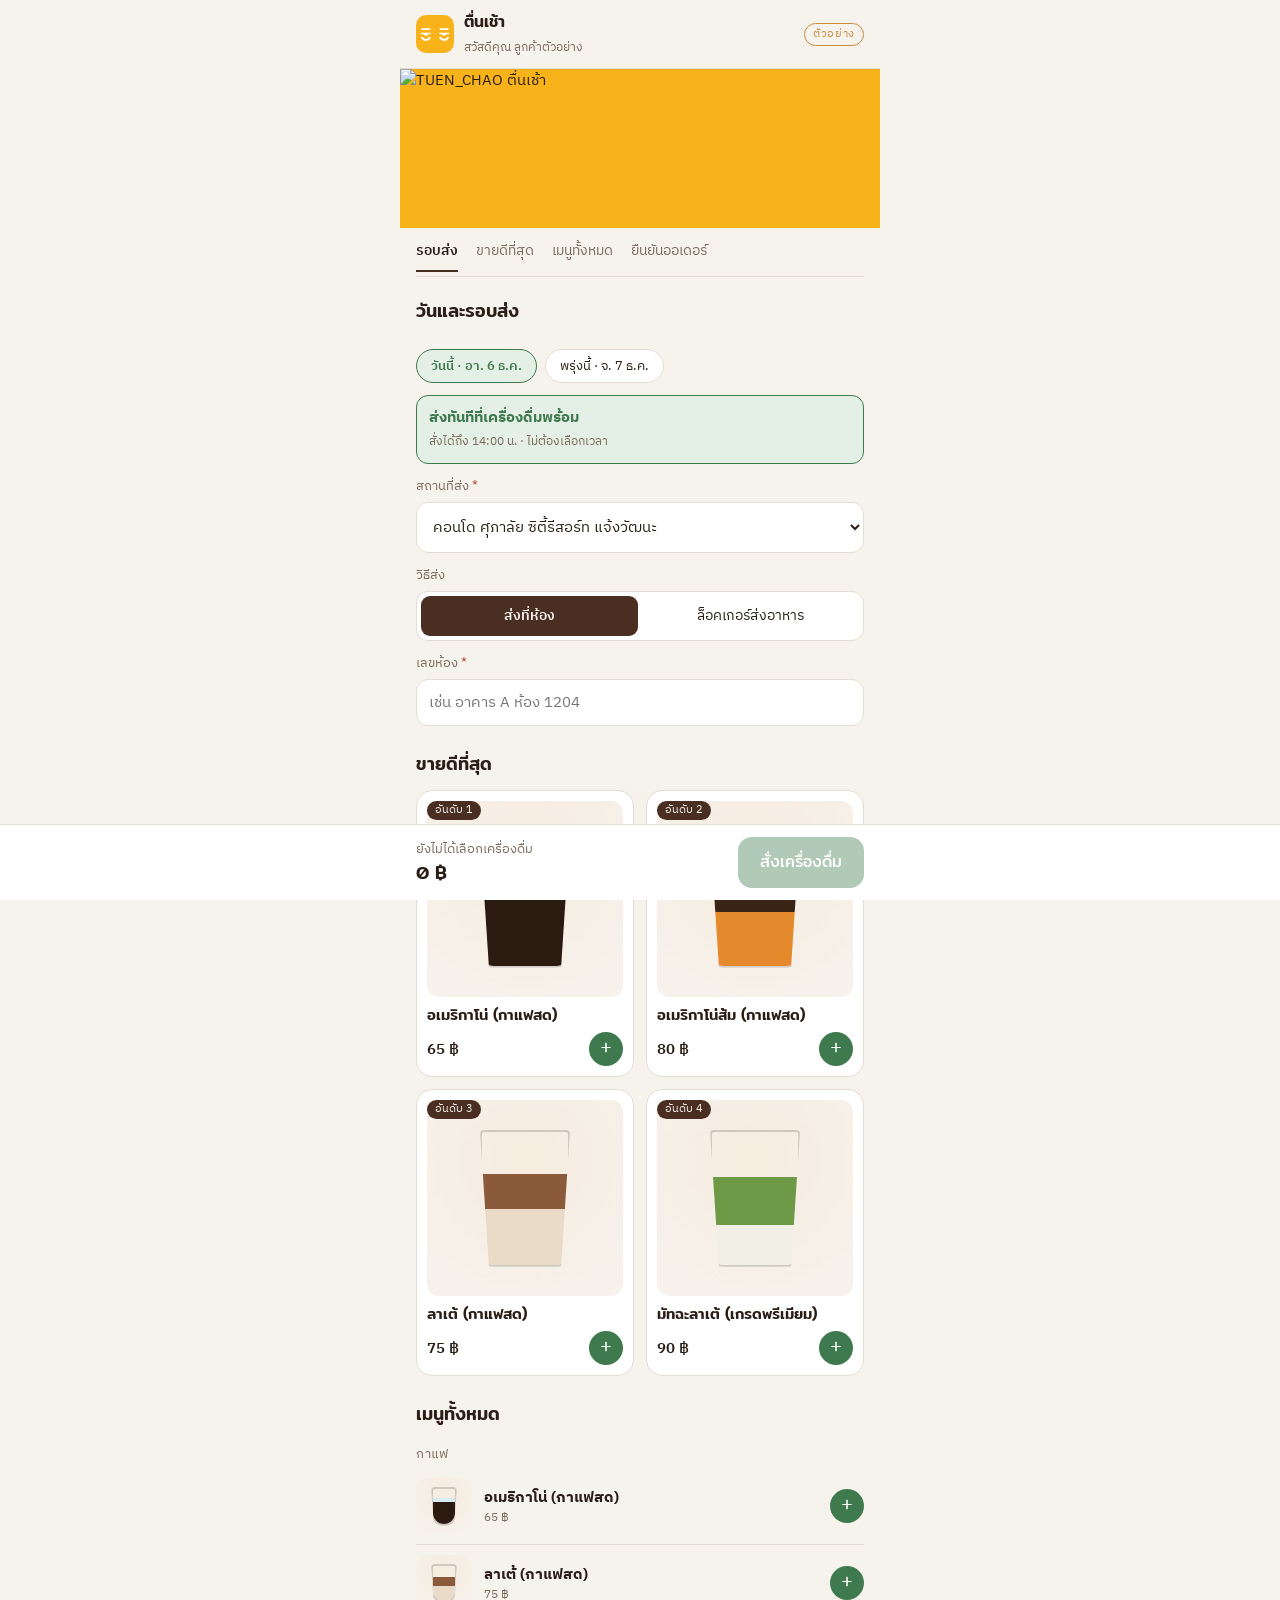
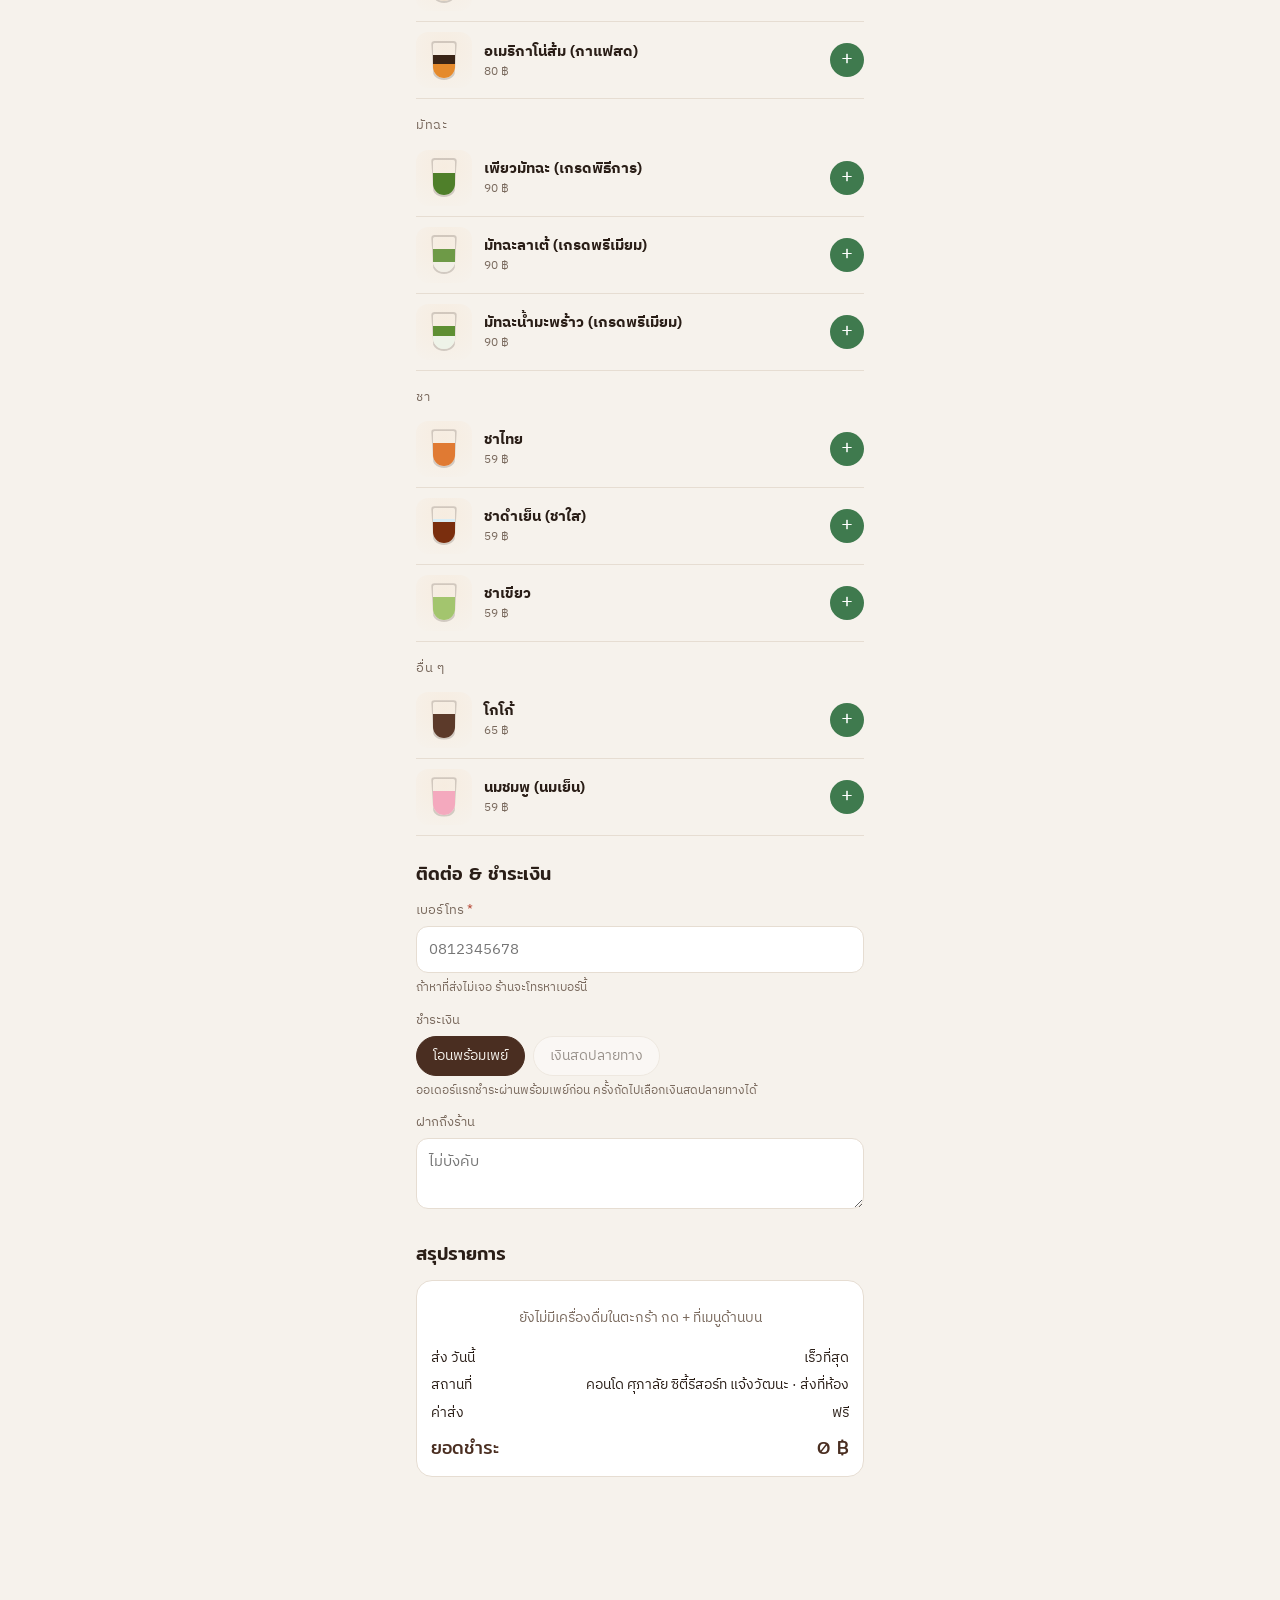
==== docs/index.html @ 29805ebc "move to docs" ====
<!doctype html>
<html lang="th">
<head>
<meta charset="utf-8">
<meta name="viewport" content="width=device-width,initial-scale=1,viewport-fit=cover">
<title>ตื่นเช้า สั่งเครื่องดื่ม</title>
<link rel="icon" href="data:image/svg+xml,%3Csvg%20xmlns%3D%22http%3A%2F%2Fwww.w3.org%2F2000%2Fsvg%22%20viewBox%3D%22-4%20-11%2044%2044%22%3E%3Crect%20x%3D%22-4%22%20y%3D%22-11%22%20width%3D%2244%22%20height%3D%2244%22%20rx%3D%2210%22%20fill%3D%22%23F8B31B%22%2F%3E%3Cg%20fill%3D%22none%22%20stroke%3D%22%23FFFFFF%22%20stroke-linecap%3D%22round%22%3E%3Cpath%20d%3D%22M2.4%205h9.2M1.8%2010.2h10.4%22%20stroke-width%3D%222%22%2F%3E%3Cpath%20d%3D%22M4.2%2010.2a2.8%202.8%200%200%200%205.6%200z%22%20fill%3D%22%23FFFFFF%22%20stroke%3D%22none%22%2F%3E%3Cpath%20d%3D%22M2.4%2015.4Q7%2020.6%2011.6%2015.4%22%20stroke-width%3D%222.4%22%2F%3E%3Cpath%20d%3D%22M24.4%205h9.2M23.8%2010.2h10.4%22%20stroke-width%3D%222%22%2F%3E%3Cpath%20d%3D%22M26.2%2010.2a2.8%202.8%200%200%200%205.6%200z%22%20fill%3D%22%23FFFFFF%22%20stroke%3D%22none%22%2F%3E%3Cpath%20d%3D%22M24.4%2015.4Q29%2020.6%2033.6%2015.4%22%20stroke-width%3D%222.4%22%2F%3E%3C%2Fg%3E%3C%2Fsvg%3E">
<link rel="preconnect" href="https://fonts.googleapis.com">
<link rel="stylesheet" href="https://fonts.googleapis.com/css2?family=Mitr:wght@400;500;600&family=IBM+Plex+Sans+Thai:wght@400;500;600&display=swap">
<style>
/* Layout: single phone-width column like a LINE LIFF page, sticky header + sticky checkout bar */
:root{
  --bg:#F6F2EC; --surface:#FFFFFF; --ink:#2A1E17; --muted:#7A6A5E; --line:#E6DDD2;
  --roast:#4A2E21; --pandan:#3F7A4E; --pandan-soft:#E4EFE6; --caramel:#C98A3E; --danger:#B4432F;
  --chat:#8CABD9; --bubble:#FFFFFF; --brand:#F8B31B;
  --f-display:"Mitr", "Noto Sans Thai", system-ui, sans-serif;
  --f-body:"IBM Plex Sans Thai", "Noto Sans Thai", system-ui, sans-serif;
}
@media (prefers-color-scheme: dark){:root:not([data-theme="light"]){
  --bg:#17120F; --surface:#221B16; --ink:#F1E8DF; --muted:#AE9E90; --line:#3A2F27;
  --roast:#E9C9A8; --pandan:#7CC08E; --pandan-soft:#22362A; --caramel:#E0A55E; --danger:#E9806B;
  --chat:#2B3A52; --bubble:#2C241E; color-scheme:dark}}
:root[data-theme="dark"]{
  --bg:#17120F; --surface:#221B16; --ink:#F1E8DF; --muted:#AE9E90; --line:#3A2F27;
  --roast:#E9C9A8; --pandan:#7CC08E; --pandan-soft:#22362A; --caramel:#E0A55E; --danger:#E9806B;
  --chat:#2B3A52; --bubble:#2C241E; color-scheme:dark}
*{box-sizing:border-box}
html,body{background:var(--bg);color:var(--ink);margin:0}
body{font-family:var(--f-body);font-size:15px;line-height:1.55}
.app{max-width:480px;margin:0 auto;padding-inline:16px;padding-block:0 140px}
h1,h2,h3{font-family:var(--f-display);font-weight:500;margin:0;text-wrap:balance}
button{font:inherit;color:inherit;cursor:pointer}
button:focus-visible,input:focus-visible,select:focus-visible,textarea:focus-visible{outline:2px solid var(--pandan);outline-offset:2px}

.liffbar{position:sticky;top:env(safe-area-inset-top,0px);z-index:5;background:var(--bg);margin-inline:-16px;padding:10px 16px;border-bottom:1px solid var(--line);display:flex;align-items:center;gap:10px}
.logo{width:38px;height:38px;border-radius:10px;background:var(--brand);display:grid;place-items:center;flex:none}
.logo svg{width:30px;height:auto}
.hero{display:block;width:calc(100% + 32px);height:auto;max-width:none;margin-inline:-16px;aspect-ratio:1150/382;object-fit:cover;background:var(--brand)}
.liffbar .t{min-width:0}
.liffbar b{font-family:var(--f-display);font-weight:500;display:block;font-size:16px}
.liffbar small{color:var(--muted);font-size:12px}
.demo{margin-left:auto;font-size:11px;letter-spacing:.06em;color:var(--caramel);border:1px solid var(--caramel);padding:2px 8px;border-radius:99px;white-space:nowrap}

.tabs{display:flex;gap:18px;padding-block:12px 4px;border-bottom:1px solid var(--line);overflow-x:auto}
.tabs a{color:var(--muted);text-decoration:none;padding-bottom:8px;white-space:nowrap;font-size:14px}
.tabs a.on{color:var(--ink);border-bottom:2px solid var(--roast);font-weight:600}
.banner{background:color-mix(in srgb,var(--danger) 12%,var(--surface));color:var(--danger);border-radius:12px;padding:10px 12px;margin-top:12px;font-size:14px}

section{padding-block:20px 4px;scroll-margin-top:60px}
section>h2{font-size:18px;margin-bottom:12px;display:flex;align-items:baseline;gap:8px}
.seg{display:grid;grid-template-columns:1fr 1fr;background:var(--surface);border:1px solid var(--line);border-radius:12px;padding:4px;gap:4px}
.seg button{border:0;background:none;padding:9px;border-radius:9px;font-size:14px}
.seg button.on{background:var(--roast);color:var(--bg);font-weight:600}
.chips{display:flex;gap:8px;overflow-x:auto;padding-block:12px 2px}
.chip{flex:none;border:1px solid var(--line);background:var(--surface);border-radius:99px;padding:6px 14px;font-size:13px}
.chip.on{border-color:var(--pandan);background:var(--pandan-soft);color:var(--pandan);font-weight:600}
.slots{display:grid;grid-template-columns:repeat(auto-fill,minmax(118px,1fr));gap:8px;margin-top:10px}
.slot{border:1px solid var(--line);background:var(--surface);border-radius:12px;padding:10px 12px;text-align:left}
.slot b{display:block;font-variant-numeric:tabular-nums}
.slot small{color:var(--muted);font-size:12px}
.slot.on{border-color:var(--pandan);box-shadow:inset 0 0 0 1px var(--pandan)}
.slot:disabled,.chip:disabled{opacity:.45;cursor:not-allowed}
.asap{margin-top:10px;border:1px solid var(--pandan);background:var(--pandan-soft);border-radius:12px;padding:10px 12px}
.asap b{display:block;color:var(--pandan)}
.asap small{color:var(--muted);font-size:12px}
.place{background:var(--surface);border:1px solid var(--line);border-radius:12px;padding:11px 12px}

label.f{display:block;font-size:13px;color:var(--muted);margin:12px 0 6px}
select,input,textarea{width:100%;font:inherit;color:var(--ink);background:var(--surface);border:1px solid var(--line);border-radius:12px;padding:11px 12px}
input:disabled{background:var(--bg);color:var(--muted);cursor:not-allowed}
.rec{font-size:11px;color:var(--pandan);background:var(--pandan-soft);border-radius:99px;padding:1px 8px;font-weight:600}
textarea{resize:vertical;min-height:64px}
.hint{font-size:12px;color:var(--muted);margin-top:6px}

.grid{display:grid;grid-template-columns:1fr 1fr;gap:12px}
.card{background:var(--surface);border:1px solid var(--line);border-radius:16px;padding:10px;display:flex;flex-direction:column;gap:6px;min-width:0;position:relative}
.rank{position:absolute;top:10px;left:10px;font-size:11px;background:var(--roast);color:var(--bg);padding:1px 8px;border-radius:99px;z-index:1}
.glassbox{aspect-ratio:1;max-width:100%;border-radius:12px;background:radial-gradient(circle at 50% 30%, color-mix(in srgb,var(--caramel) 16%,var(--surface)), var(--bg));display:grid;place-items:center;overflow:hidden}
.glassbox img{width:100%;height:100%;object-fit:cover}
.glass{width:46%;height:70%;border-radius:4px 4px 14px 14px;border:2px solid color-mix(in srgb,var(--ink) 18%,transparent);position:relative;overflow:hidden;clip-path:polygon(0 0,100% 0,90% 100%,10% 100%)}
.glass i{position:absolute;left:0;right:0;bottom:0}
.card h3{font-size:15px}
.card .row{display:flex;align-items:center;justify-content:space-between;margin-top:auto}
.price{font-weight:600;font-variant-numeric:tabular-nums}
.add{width:34px;height:34px;border-radius:50%;border:0;background:var(--pandan);color:#fff;font-size:20px;line-height:1;display:grid;place-items:center}
.list{display:flex;flex-direction:column}
.li{display:flex;align-items:center;gap:12px;padding:10px 0;border-bottom:1px solid var(--line)}
.li .glassbox{width:56px;flex:none}
.li .t{flex:1;min-width:0}
.li small{color:var(--muted);display:block;font-size:12px}
.cat{font-size:13px;color:var(--muted);letter-spacing:.04em;margin:16px 0 4px}

.pay{display:flex;gap:8px;flex-wrap:wrap}
.pay button{border:1px solid var(--line);background:var(--surface);border-radius:99px;padding:8px 16px;font-size:14px}
.pay button.on{background:var(--roast);color:var(--bg);border-color:var(--roast)}
.pay button:disabled{opacity:.45;cursor:not-allowed}
.code{display:flex;gap:8px}
.code input{flex:1;min-width:0;text-transform:uppercase}
.code button{border:0;border-radius:12px;background:var(--roast);color:var(--bg);padding:0 16px;white-space:nowrap}
.code button:disabled{opacity:.5}
.ok{font-size:12px;color:var(--pandan);margin-top:6px}
.err{font-size:12px;color:var(--danger);margin-top:6px}
.stampcard{background:var(--surface);border:1px solid var(--line);border-radius:12px;padding:10px 12px}
.stampcard small{color:var(--muted);font-size:12px}

.sum{background:var(--surface);border:1px solid var(--line);border-radius:16px;padding:14px}
.sum .it{display:flex;gap:10px;align-items:flex-start;padding-block:8px;border-bottom:1px dashed var(--line)}
.sum .it .t{flex:1;min-width:0}
.sum .it small{display:block;color:var(--muted);font-size:12px}
.qty{display:flex;align-items:center;gap:6px}
.qty button{width:26px;height:26px;border-radius:50%;border:1px solid var(--line);background:var(--bg);line-height:1}
.kv{display:flex;justify-content:space-between;gap:12px;font-variant-numeric:tabular-nums;padding-top:6px;font-size:14px}
.kv.total{font-family:var(--f-display);font-size:18px;color:var(--roast);padding-top:10px}
.kv .neg{color:var(--pandan)}
.empty{color:var(--muted);font-size:14px;text-align:center;padding:12px}

.bar{position:fixed;left:0;right:0;bottom:0;z-index:6;background:var(--surface);border-top:1px solid var(--line);padding:12px 16px calc(12px + env(safe-area-inset-bottom,0px))}
.bar .in{max-width:448px;margin:0 auto;display:flex;align-items:center;gap:12px}
.bar .t{flex:1;min-width:0;font-size:13px;color:var(--muted)}
.bar .t b{display:block;font-family:var(--f-display);font-size:18px;color:var(--ink);font-weight:500;font-variant-numeric:tabular-nums}
.bar .err{max-width:448px;margin:0 auto 8px;font-size:13px}
.cta{border:0;border-radius:14px;background:var(--pandan);color:#fff;padding:13px 22px;font-family:var(--f-display);font-size:16px}
.cta:disabled{opacity:.4;cursor:not-allowed}

.sheet-bg{position:fixed;inset:0;background:rgba(20,12,8,.45);z-index:10;display:flex;align-items:flex-end;justify-content:center}
.sheet{background:var(--surface);width:100%;max-width:480px;border-radius:20px 20px 0 0;padding:20px 16px calc(16px + env(safe-area-inset-bottom,0px));max-height:88%;overflow:auto}
.sheet h3{font-size:20px}
.opt{display:flex;align-items:center;gap:10px;padding:8px 0;font-size:14px}
.opt input{width:18px;height:18px;accent-color:var(--pandan);flex:none}
.opt .p{margin-left:auto;color:var(--muted);font-size:13px}
.opt.off{color:var(--muted);opacity:.55;cursor:not-allowed}
.oh{font-weight:600;margin-top:14px;font-size:14px}
.oh small{color:var(--muted);font-weight:400}

.state{min-height:80vh;display:grid;place-items:center;text-align:center;color:var(--muted)}
.state p{max-width:300px;margin:14px auto}
.spin{width:30px;height:30px;margin:auto;border-radius:50%;border:3px solid var(--line);border-top-color:var(--pandan);animation:spin 1s linear infinite}
@keyframes spin{to{transform:rotate(360deg)}}

/* LINE chat confirmation */
.chat{background:var(--chat);min-height:100vh;margin-inline:-16px;margin-bottom:-140px;padding:16px 16px 40px;display:flex;flex-direction:column;gap:12px}
.chathead{display:flex;align-items:center;gap:8px;color:#fff;font-size:14px}
.chathead .logo{width:30px;height:30px}
.chathead .logo svg{width:22px}
.flex{background:var(--bubble);border-radius:18px;overflow:hidden;max-width:320px;box-shadow:0 1px 2px rgba(0,0,0,.08)}
.flex .hd{background:var(--roast);color:var(--bg);padding:14px 16px}
.flex .hd small{opacity:.8;display:block;font-size:12px}
.flex .hd b{font-family:var(--f-display);font-size:17px;font-weight:500}
.flex .bd{padding:12px 16px;font-size:13px}
.flex .bd .kv{font-size:13px}
.flex .bd hr{border:0;border-top:1px dashed var(--line);margin:8px 0}
.flex .ft{padding:0 16px 14px}
.flex .ft .qr{border:1px solid var(--line);border-radius:12px;padding:10px;display:flex;gap:10px;align-items:center;font-size:12px;color:var(--muted)}
.qrimg{width:96px;height:96px;flex:none;background:#fff;border-radius:6px;padding:4px}
.msg{background:var(--bubble);border-radius:18px;padding:10px 14px;max-width:300px;font-size:14px}
.again{align-self:center;margin-top:8px;border:0;background:var(--surface);border-radius:99px;padding:10px 18px;font-size:14px}
.stamp{display:flex;flex-wrap:wrap;gap:6px;margin-top:6px}
.stamp i{width:20px;height:20px;border-radius:50%;border:1.5px dashed var(--caramel)}
.stamp i.on{background:var(--caramel);border-style:solid}
@media (prefers-reduced-motion:no-preference){.sheet{animation:up .22s ease-out}@keyframes up{from{transform:translateY(30px);opacity:.6}}}
</style>
</head>
<body>
<div class="app" id="app"></div>

<script charset="utf-8" src="https://static.line-scdn.net/liff/edge/2/sdk.js"></script>
<script src="config.js"></script>
<script src="demo.js"></script>
<script>
const CFG = window.APP_CONFIG || {};
const DEMO = !CFG.GAS_URL || new URLSearchParams(location.search).has("demo");
let C = null;        // shop config from the backend: menu, days/slots, options
let idToken = null;  // LIFF ID token, verified by the backend on every call

const S = {
  mode:"deliver", day:0, slot:null, loc:"", drop:"", locNote:"", phone:"", note:"",
  code:"", applied:null, codeErr:"", codeBusy:false, pay:"promptpay", useFree:false,
  cart:[], tab:"round", sheet:null, done:null, busy:false, err:"",
  cust:{name:"", orders:0, stamps:0, freeCups:0}
};
const $ = s=>document.querySelector(s);
const baht = n=>n.toLocaleString("th-TH")+" ฿";
const esc = s=>String(s??"").replace(/[&<>"']/g,c=>({"&":"&amp;","<":"&lt;",">":"&gt;",'"':"&quot;","'":"&#39;"}[c]));
const glass = m=>{
  if(m.img) return `<div class="glassbox"><img src="${esc(m.img)}" alt="" loading="lazy"></div>`;
  let b=0; return `<div class="glassbox"><div class="glass">${m.layers.map(([c,h])=>{const s=`<i style="background:${esc(c)};bottom:${b}%;height:${h}%"></i>`;b+=h;return s}).join("")}</div></div>`;
};
const lineTotal = l=>(l.m.price + l.extras.reduce((a,e)=>a+e[1],0))*l.qty;
const subtotal = ()=>S.cart.reduce((a,l)=>a+lineTotal(l),0);
const freeDisc = ()=>S.useFree && S.cust.freeCups>0 && S.cart.length ? Math.max(...S.cart.map(l=>l.m.price)) : 0;
const discount = ()=>Math.min(subtotal(), freeDisc() + (S.applied? S.applied.amount : 0));
const fee = ()=>S.mode==="deliver"? C.deliveryFee : 0;
const total = ()=>Math.max(0, subtotal()-discount()+fee());
const count = ()=>S.cart.reduce((a,l)=>a+l.qty,0);
const firstOrder = ()=>!S.cust.orders;
const cashLocked = ()=>C.firstOrderPromptPayOnly && firstOrder();
const phoneOk = ()=>/^0\d{8,9}$/.test(S.phone.replace(/\D/g,""));
const dayOpen = d=>d.asap? d.open : d.slots.some(x=>x.open);
const roomRequired = ()=>S.mode==="deliver" && C.roomRequiredFor.includes(S.drop);
const roomEnabled = ()=>!C.dropOptions.length || roomRequired(); // e.g. food locker → no room number
function missing(){
  const day = C.days[S.day];
  if(!C.acceptingOrders) return "ร้านปิดรับชั่วคราว";
  if(!S.cart.length) return "ยังไม่ได้เลือกเครื่องดื่ม";
  if(!day || !dayOpen(day)) return "วันนี้ปิดรับแล้ว";
  if(!day.asap && !S.slot) return "ยังไม่ได้เลือกรอบ";
  if(S.mode==="deliver" && !S.loc) return "ยังไม่ได้เลือกสถานที่ส่ง";
  if(roomRequired() && !S.locNote.trim()) return "กรอกเลขห้องด้วยนะ";
  if(!phoneOk()) return "กรอกเบอร์โทรด้วยนะ";
  return "";
}
const ready = ()=>!missing() && !S.busy;

// ---------- backend ----------
async function api(action, data={}){
  if(DEMO) return window.DemoApi(action, data);
  let res;
  try{ res = await fetch(CFG.GAS_URL, {method:"POST", body:JSON.stringify({action, idToken, ...data})}); }
  catch(_){ throw new Error("เชื่อมต่อร้านไม่ได้ ตรวจสอบอินเทอร์เน็ตแล้วลองใหม่"); }
  const j = await res.json().catch(()=>({ok:false, error:"ร้านตอบกลับผิดพลาด ลองใหม่อีกครั้ง"}));
  if(!j.ok) throw new Error(j.error || "เกิดข้อผิดพลาด");
  return j;
}

async function boot(){
  renderState("กำลังเปิดร้าน…", true);
  try{
    if(!DEMO){
      await liff.init({liffId:CFG.LIFF_ID, withLoginOnExternalBrowser:true});
      if(!liff.isLoggedIn()){ liff.login({redirectUri:location.href}); return; }
      idToken = liff.getIDToken();
      if(!idToken) throw new Error("LIFF ยังไม่ได้เปิดสิทธิ์ openid (ตั้งค่าใน LINE Developers)");
    }
    const r = await api("init");
    applyConfig(r.config);
    applyCustomer(r.customer);
    document.title = C.shopName + " สั่งเครื่องดื่ม";
    render();
  }catch(e){
    renderState(e.message || String(e), false, true);
  }
}

function applyConfig(cfg){
  C = cfg;
  const firstOpen = C.days.findIndex(dayOpen);
  if(!C.days[S.day] || (!dayOpen(C.days[S.day]) && firstOpen>=0)) S.day = Math.max(0, firstOpen);
  const d = C.days[S.day];
  if(S.slot && (!d || d.asap || !d.slots.some(x=>x.time===S.slot && x.open))){
    if(d && !d.asap) S.err = S.err || "รอบที่เลือกปิดรับแล้ว เลือกรอบใหม่อีกครั้ง";
    S.slot = null;
  }
  if(!C.allowPickup) S.mode = "deliver";
  if(C.locations.length===1) S.loc = C.locations[0];
  if(!C.dropOptions.includes(S.drop)) S.drop = C.dropOptions[0] || "";
  if(!C.enableStamps) S.useFree = false;
  if(!C.enableCodes) S.applied = null;
  // re-link cart lines to the fresh menu; drop sold-out drinks
  S.cart = S.cart.filter(l=>C.menu.some(m=>m.id===l.m.id)).map(l=>({...l, m:C.menu.find(m=>m.id===l.m.id)}));
}
function applyCustomer(c){
  S.cust = c;
  S.phone = c.phone || "";
  if(c.lastMode==="pickup" && C.allowPickup) S.mode = "pickup";
  if(C.locations.includes(c.lastLoc)){ S.loc = c.lastLoc; S.locNote = c.lastLocNote || ""; }
  if(C.dropOptions.includes(c.lastDrop)) S.drop = c.lastDrop;
}

// ---------- views ----------
// Logo mark: the two sleepy eyes from the ตื่นเช้า wordmark
function logoSvg(){return `<svg viewBox="0 0 36 22" fill="none" stroke="#FFFFFF" stroke-linecap="round" aria-hidden="true"><path d="M2.4 5h9.2M1.8 10.2h10.4" stroke-width="2"/><path d="M4.2 10.2a2.8 2.8 0 0 0 5.6 0z" fill="#FFFFFF" stroke="none"/><path d="M2.4 15.4Q7 20.6 11.6 15.4" stroke-width="2.4"/><path d="M24.4 5h9.2M23.8 10.2h10.4" stroke-width="2"/><path d="M26.2 10.2a2.8 2.8 0 0 0 5.6 0z" fill="#FFFFFF" stroke="none"/><path d="M24.4 15.4Q29 20.6 33.6 15.4" stroke-width="2.4"/></svg>`}
function renderState(msg, spin, retry){
  $("#app").innerHTML = `<div class="state"><div>${spin?'<div class="spin"></div>':`<div class="logo" style="margin:auto">${logoSvg()}</div>`}<p>${esc(msg)}</p>${retry?'<button class="again" onclick="location.reload()">ลองใหม่</button>':''}</div></div>`;
}
const stampDots = ()=>`<div class="stamp">${Array.from({length:C.stampGoal},(_,i)=>`<i class="${i<S.cust.stamps?'on':''}"></i>`).join("")}</div>`;

function render(){
  if(S.done) return renderDone();
  const best = C.menu.filter(m=>m.best).sort((a,b)=>a.best-b.best).slice(0,4);
  const cats = [...new Set(C.menu.map(m=>m.cat))];
  const day = C.days[S.day];
  const deliver = S.mode==="deliver";
  $("#app").innerHTML = `
  <div class="liffbar"><div class="logo">${logoSvg()}</div><div class="t"><b>${esc(C.shopName)}</b><small>${esc(S.cust.name?`สวัสดีคุณ ${S.cust.name}`:C.shopSub)}</small></div>${DEMO?'<span class="demo">ตัวอย่าง</span>':''}</div>
  <img class="hero" src="brand/banner.png" alt="TUEN_CHAO ตื่นเช้า" width="1150" height="382">
  <nav class="tabs">${[["round","รอบส่ง"],...(best.length?[["best","ขายดีที่สุด"]]:[]),["menu","เมนูทั้งหมด"],["checkout","ยืนยันออเดอร์"]].map(([id,t])=>`<a href="#${id}" class="${S.tab===id?'on':''}" data-tab="${id}">${t}</a>`).join("")}</nav>
  ${C.acceptingOrders?'':`<div class="banner">${esc(C.closedMessage)}</div>`}

  <section id="round">
    <h2>วันและรอบส่ง</h2>
    ${C.allowPickup?`<div class="seg"><button data-mode="deliver" class="${deliver?'on':''}">จัดส่ง</button><button data-mode="pickup" class="${!deliver?'on':''}">รับที่ร้าน</button></div>`:''}
    ${day?`<div class="chips">${C.days.map((d,i)=>`<button class="chip ${S.day===i?'on':''}" data-day="${i}" ${dayOpen(d)?'':'disabled'}>${esc(d.rel?d.rel+' · '+d.label:d.label)}</button>`).join("")}</div>
    ${day.asap
      ?`<div class="asap"><b>${deliver?'ส่งทันทีที่เครื่องดื่มพร้อม':'มารับได้เมื่อร้านทักไลน์'}</b><small>${esc(day.note)}${day.note?' · ':''}ไม่ต้องเลือกเวลา</small></div>`
      :`<div class="slots">${day.slots.map(x=>`<button class="slot ${S.slot===x.time?'on':''}" data-slot="${esc(x.time)}" ${x.open?'':'disabled'}><b>${esc(x.time)} น.</b><small>${esc(x.note)}</small></button>`).join("")}</div>`}`
    :`<p class="hint">ช่วงนี้ยังไม่มีรอบเปิดรับ</p>`}
    ${deliver?`
    <label class="f" for="loc">สถานที่ส่ง <span style="color:var(--danger)">*</span></label>
    <select id="loc">${C.locations.length>1?'<option value="">— เลือกสถานที่ —</option>':''}${C.locations.map(l=>`<option ${S.loc===l?'selected':''}>${esc(l)}</option>`).join("")}</select>
    ${C.dropOptions.length?`<label class="f">วิธีส่ง</label>
    <div class="seg">${C.dropOptions.map(o=>`<button data-drop="${esc(o)}" class="${S.drop===o?'on':''}">${esc(o)}</button>`).join("")}</div>`:''}
    <label class="f" for="locNote">${!C.dropOptions.length?'จุดรับเพิ่มเติม':roomEnabled()?'เลขห้อง <span style="color:var(--danger)">*</span>':'เลขห้อง'}</label>
    ${roomEnabled()
      ?`<input id="locNote" maxlength="100" placeholder="${C.dropOptions.length?'เช่น อาคาร A ห้อง 1204':'เช่น ห้อง 204 / ชั้น 2 หน้าลิฟต์'}" value="${esc(S.locNote)}">`
      :`<input id="locNote" disabled placeholder="ไม่ต้องกรอกเมื่อส่งที่${esc(S.drop)}">`}`
    :`<p class="hint">${day&&day.asap?'ร้านจะทักไลน์เมื่อเครื่องดื่มพร้อม':'มารับที่ร้านตามเวลาที่เลือก ร้านจะทักไลน์เมื่อเครื่องดื่มพร้อม'}</p>`}
  </section>

  ${best.length?`<section id="best"><h2>ขายดีที่สุด</h2>
    <div class="grid">${best.map((m,i)=>`<div class="card"><span class="rank">อันดับ ${i+1}</span>${glass(m)}<h3>${esc(m.name)}</h3><div class="row"><span class="price">${baht(m.price)}</span><button class="add" data-add="${esc(m.id)}" aria-label="เพิ่ม ${esc(m.name)}">+</button></div></div>`).join("")}</div>
  </section>`:''}

  <section id="menu"><h2>เมนูทั้งหมด</h2>
    ${cats.map(c=>`<div class="cat">${esc(c)}</div><div class="list">${C.menu.filter(m=>m.cat===c).map(m=>`<div class="li">${glass(m)}<div class="t"><b>${esc(m.name)}</b><small>${baht(m.price)}</small></div><button class="add" data-add="${esc(m.id)}" aria-label="เพิ่ม ${esc(m.name)}">+</button></div>`).join("")}</div>`).join("")}
  </section>

  <section id="checkout"><h2>ติดต่อ & ชำระเงิน</h2>
    <label class="f" for="phone">เบอร์โทร <span style="color:var(--danger)">*</span></label>
    <input id="phone" inputmode="tel" autocomplete="tel" placeholder="0812345678" value="${esc(S.phone)}">
    <p class="hint">ถ้าหาที่ส่งไม่เจอ ร้านจะโทรหาเบอร์นี้</p>
    ${C.enableCodes?`<label class="f" for="code">โค้ดส่วนลด</label>
    <div class="code"><input id="code" placeholder="${firstOrder()?'ลูกค้าใหม่ลองใส่ NEW10':'ใส่โค้ด'}" value="${esc(S.applied?S.applied.code:S.code)}" ${S.applied?'disabled':''}><button id="applyCode" ${S.codeBusy?'disabled':''}>${S.applied?'ยกเลิก':S.codeBusy?'กำลังตรวจ…':'ใช้โค้ด'}</button></div>
    ${S.applied?`<p class="ok">✓ ${esc(S.applied.label)}</p>`:S.codeErr?`<p class="err">${esc(S.codeErr)}</p>`:''}`:''}
    ${C.enableStamps?`<label class="f">บัตรสะสมแต้ม</label>
    <div class="stampcard">${stampDots()}<small>${S.cust.stamps}/${C.stampGoal} แก้ว · ครบ ${C.stampGoal} แก้วรับฟรี 1 แก้ว</small>
      ${S.cust.freeCups>0?`<label class="opt"><input type="checkbox" id="useFree" ${S.useFree?'checked':''}> ใช้สิทธิ์แก้วฟรี (มี ${S.cust.freeCups} สิทธิ์)<span class="p">ฟรีแก้วที่แพงที่สุด</span></label>`:''}
    </div>`:''}
    <label class="f">ชำระเงิน</label>
    <div class="pay"><button data-pay="promptpay" class="${S.pay==='promptpay'?'on':''}">โอนพร้อมเพย์</button><button data-pay="cash" class="${S.pay==='cash'?'on':''}" ${cashLocked()?'disabled':''}>เงินสดปลายทาง</button></div>
    <p class="hint">${cashLocked()?'ออเดอร์แรกชำระผ่านพร้อมเพย์ก่อน ครั้งถัดไปเลือกเงินสดปลายทางได้':'เลือกได้ทั้งสองแบบ'}</p>
    <label class="f" for="note">ฝากถึงร้าน</label>
    <textarea id="note" maxlength="300" placeholder="ไม่บังคับ">${esc(S.note)}</textarea>
  </section>

  <section><h2>สรุปรายการ</h2>
    <div class="sum">
      ${S.cart.length? S.cart.map((l,i)=>`<div class="it"><div class="t"><b>${esc(l.m.name)}</b><small>${esc([l.sweet,...l.extras.map(e=>e[0]),l.note].filter(Boolean).join(" · "))}</small></div><div class="qty"><button data-dec="${i}" aria-label="ลด">−</button><span>${l.qty}</span><button data-inc="${i}" aria-label="เพิ่ม">+</button></div><span class="price" style="min-width:52px;text-align:right">${lineTotal(l)}</span></div>`).join("") : `<div class="empty">ยังไม่มีเครื่องดื่มในตะกร้า กด + ที่เมนูด้านบน</div>`}
      <div class="kv"><span>${deliver?'ส่ง':'รับ'} ${day?esc(day.rel||day.label):''}</span><span>${day&&day.asap?'เร็วที่สุด':S.slot? esc(S.slot)+' น.':'ยังไม่เลือกรอบ'}</span></div>
      ${deliver?`<div class="kv"><span>สถานที่</span><span style="text-align:right">${esc([S.loc||'—',S.drop,roomEnabled()?S.locNote.trim():''].filter(Boolean).join(' · '))}</span></div>
      <div class="kv"><span>ค่าส่ง</span><span>${C.deliveryFee?baht(C.deliveryFee):'ฟรี'}</span></div>`:''}
      ${discount()?`<div class="kv"><span>ส่วนลด${S.applied?' '+esc(S.applied.code):''}${freeDisc()?' + แก้วฟรี':''}</span><span class="neg">−${discount()}</span></div>`:''}
      <div class="kv total"><span>ยอดชำระ</span><span>${baht(total())}</span></div>
    </div>
  </section>

  <div class="bar" id="bar">${barHtml()}</div>
  ${S.sheet? sheetHtml():''}`;
  bind();
}

function barHtml(){
  const miss = missing();
  return `${S.err?`<p class="err">${esc(S.err)}</p>`:''}<div class="in"><div class="t">${S.cart.length&&!miss?count()+' แก้ว':esc(miss)}<b>${baht(total())}</b></div><button class="cta" id="submit" ${ready()?'':'disabled'}>${S.busy?'กำลังส่ง…':'สั่งเครื่องดื่ม'}</button></div>`;
}
function refreshBar(){ $("#bar").innerHTML = barHtml(); $("#submit").onclick = submit; }

const sweetOk = (m,s)=>!(m.sweetOff||[]).includes(s);
const defaultSweet = m=>sweetOk(m,C.sweetRecommended) && C.sweetness.includes(C.sweetRecommended)? C.sweetRecommended : C.sweetness.find(s=>sweetOk(m,s));
function sheetHtml(){
  const m = C.menu.find(x=>x.id===S.sheet.id);
  return `<div class="sheet-bg" id="sheetBg"><div class="sheet" role="dialog" aria-label="${esc(m.name)}">
    <div style="display:flex;gap:12px;align-items:center"><div style="width:72px">${glass(m)}</div><div><h3>${esc(m.name)}</h3><span class="price">${baht(m.price)}</span></div></div>
    ${C.sweetness.length?`<div class="oh">ความหวาน <small>จำเป็น · เลือก 1 อย่าง</small></div>
    ${C.sweetness.map(s=>sweetOk(m,s)
      ?`<label class="opt"><input type="radio" name="sw" value="${esc(s)}" ${s===defaultSweet(m)?'checked':''}> ${esc(s)}${s===C.sweetRecommended?' <span class="rec">แนะนำ</span>':''}</label>`
      :`<label class="opt off"><input type="radio" disabled> ${esc(s)}<span class="p">ไม่มีสำหรับเมนูนี้</span></label>`).join("")}`:''}
    ${C.extras.length?`<div class="oh">เพิ่มเติม <small>ไม่บังคับ</small></div>
    ${C.extras.map(([n,p],i)=>!C.extrasOff.includes(n)
      ?`<label class="opt"><input type="checkbox" name="ex" value="${i}"> ${esc(n)}<span class="p">+${p}</span></label>`
      :`<label class="opt off"><input type="checkbox" disabled> ${esc(n)}<span class="p">ไม่พร้อมให้บริการ</span></label>`).join("")}`:''}
    <label class="f" for="itemNote">หมายเหตุถึงร้าน</label><input id="itemNote" maxlength="100" placeholder="เช่น น้ำแข็งน้อย">
    <div style="display:flex;gap:10px;margin-top:16px"><button class="cta" style="background:var(--line);color:var(--ink)" id="sheetClose">ยกเลิก</button><button class="cta" style="flex:1" id="sheetAdd">ใส่ตะกร้า</button></div>
  </div></div>`;
}

function bind(){
  document.querySelectorAll("[data-tab]").forEach(a=>a.onclick=e=>{e.preventDefault();S.tab=a.dataset.tab;document.getElementById(S.tab).scrollIntoView({behavior:"smooth",block:"start"});document.querySelectorAll("[data-tab]").forEach(x=>x.classList.toggle("on",x===a))});
  document.querySelectorAll("[data-mode]").forEach(b=>b.onclick=()=>{S.mode=b.dataset.mode;render()});
  document.querySelectorAll("[data-day]").forEach(b=>b.onclick=()=>{S.day=+b.dataset.day;if(S.slot&&!C.days[S.day].slots.some(x=>x.time===S.slot&&x.open))S.slot=null;render()});
  document.querySelectorAll("[data-drop]").forEach(b=>b.onclick=()=>{S.drop=b.dataset.drop;render()});
  document.querySelectorAll("[data-slot]").forEach(b=>b.onclick=()=>{S.slot=b.dataset.slot;S.err="";render()});
  document.querySelectorAll("[data-add]").forEach(b=>b.onclick=()=>{S.sheet={id:b.dataset.add};render()});
  document.querySelectorAll("[data-inc]").forEach(b=>b.onclick=()=>{S.cart[+b.dataset.inc].qty++;render()});
  document.querySelectorAll("[data-dec]").forEach(b=>b.onclick=()=>{const l=S.cart[+b.dataset.dec];l.qty--;if(!l.qty)S.cart.splice(+b.dataset.dec,1);render()});
  document.querySelectorAll("[data-pay]").forEach(b=>b.onclick=()=>{S.pay=b.dataset.pay;render()});
  const loc=$("#loc"); if(loc) loc.onchange=()=>{S.loc=loc.value;render()};
  const ln=$("#locNote"); if(ln) ln.oninput=()=>{S.locNote=ln.value;refreshBar()};
  $("#phone").oninput=e=>{S.phone=e.target.value;refreshBar()};
  $("#note").oninput=e=>S.note=e.target.value;
  const code=$("#code"); if(code) code.oninput=()=>S.code=code.value;
  const uf=$("#useFree"); if(uf) uf.onchange=()=>{S.useFree=uf.checked;render()};
  const ac=$("#applyCode"); if(ac) ac.onclick=applyCode;
  $("#submit").onclick=submit;
  if(S.sheet){
    $("#sheetClose").onclick=()=>{S.sheet=null;render()};
    $("#sheetBg").onclick=e=>{if(e.target.id==="sheetBg"){S.sheet=null;render()}};
    $("#sheetAdd").onclick=()=>{
      const m=C.menu.find(x=>x.id===S.sheet.id);
      const sweet=document.querySelector('input[name=sw]:checked')?.value||"";
      const extras=[...document.querySelectorAll('input[name=ex]:checked')].map(i=>C.extras[+i.value]);
      const note=$("#itemNote").value.trim();
      const same=S.cart.find(l=>l.m.id===m.id&&l.sweet===sweet&&l.note===note&&JSON.stringify(l.extras)===JSON.stringify(extras));
      same? same.qty++ : S.cart.push({m,sweet,extras,note,qty:1});
      S.sheet=null; render();
    };
  }
}

async function applyCode(){
  if(S.applied){ S.applied=null; S.code=""; S.codeErr=""; return render(); }
  const c = S.code.trim().toUpperCase();
  if(!c){ S.codeErr="กรอกโค้ดก่อนกดใช้"; return render(); }
  S.codeBusy=true; S.codeErr=""; render();
  try{ S.applied = (await api("checkCode",{code:c})).code; }
  catch(e){ S.codeErr = e.message; }
  S.codeBusy=false; render();
}

async function submit(){
  if(!ready()) return;
  S.busy=true; S.err=""; refreshBar();
  const day=C.days[S.day];
  try{
    const r = await api("order", {order:{
      mode:S.mode, date:day.date, slot:day.asap?"":S.slot,
      loc:S.mode==="deliver"?S.loc:"", drop:S.mode==="deliver"?S.drop:"", locNote:roomEnabled()?S.locNote.trim():"",
      phone:S.phone, note:S.note.trim(), pay:S.pay, code:S.applied?S.applied.code:"", useFree:!!freeDisc(),
      items:S.cart.map(l=>({id:l.m.id, qty:l.qty, sweet:l.sweet, extras:l.extras.map(e=>e[0]), note:l.note}))
    }});
    S.done = r.order;
    S.cust = {...S.cust, ...r.customer};
    if(C.receiptMode==="reply" && !DEMO) sendConfirm(r.order.no);
    window.scrollTo(0,0);
  }catch(e){
    S.err = e.message;
    // slots / menu / codes may have changed under us — refresh but keep the cart
    try{ const r = await api("init"); applyConfig(r.config); S.cust = {...S.cust, ...r.customer}; }catch(_){}
  }
  S.busy=false; render();
}

// receiptMode = reply: the customer "says" the order number in chat and the bot replies with the receipt (free).
// If that is not possible (opened outside LINE), ask the backend to push it instead.
async function sendConfirm(no){
  try{
    if(!liff.isInClient()) throw 0;
    await liff.sendMessages([{type:"text", text:"ยืนยันออเดอร์ "+no}]);
  }catch(_){
    api("pushReceipt",{orderNo:no}).catch(()=>{});
  }
}

function renderDone(){
  const o=S.done;
  const qr = o.pay==="promptpay" && C.promptpay && o.total>0;
  $("#app").innerHTML = `<div class="chat">
    <div class="chathead"><div class="logo">${logoSvg()}</div><b>${esc(C.shopName)}</b></div>
    <div class="msg">ขอบคุณที่สั่งนะคะ ☕ ร้านได้รับออเดอร์แล้ว ใบสั่งซื้อส่งเข้าแชท LINE ของร้านด้วย</div>
    <div class="flex">
      <div class="hd"><small>ใบสั่งซื้อ</small><b>${esc(o.no)}</b></div>
      <div class="bd">
        <div class="kv"><span>รอบ</span><span>${esc(o.when)}</span></div>
        <div class="kv"><span>สถานที่</span><span style="text-align:right;max-width:60%">${esc(o.where)}</span></div>
        <hr>
        ${o.items.map(l=>`<div class="kv"><span>${l.qty}× ${esc(l.name)}${l.opts?`<br><small style="color:var(--muted)">${esc(l.opts)}</small>`:''}</span><span>${l.total}</span></div>`).join("")}
        <hr>
        <div class="kv"><span>ยอดรวม</span><span>${o.subtotal} บาท</span></div>
        ${o.discount?`<div class="kv"><span>ส่วนลด</span><span style="color:var(--pandan)">−${o.discount} บาท</span></div>`:''}
        ${o.deliveryFee?`<div class="kv"><span>ค่าส่ง</span><span>${o.deliveryFee} บาท</span></div>`:''}
        <div class="kv total"><span>ยอดชำระ</span><span>${o.total} บาท</span></div>
      </div>
      <div class="ft">${qr
        ?`<div class="qr"><img class="qrimg" src="https://promptpay.io/${esc(C.promptpay)}/${o.total}.png" alt="QR พร้อมเพย์ ${o.total} บาท"><div>สแกนจ่ายพร้อมเพย์ ${o.total} บาท<br>แล้วส่งสลิปในแชทร้านได้เลย</div></div>`
        :`<div class="qr">${o.total<=0?'ไม่มียอดที่ต้องชำระ':o.pay==='cash'?'ชำระเงินสดตอนรับเครื่องดื่ม':'ร้านจะส่งช่องทางชำระเงินให้ในแชท'}</div>`}</div>
    </div>
    ${C.enableStamps?`<div class="msg">บัตรสะสมแต้ม: ${S.cust.stamps}/${C.stampGoal} แก้ว ${S.cust.freeCups?`· 🎁 มีสิทธิ์แก้วฟรี ${S.cust.freeCups} แก้ว`:`ครบ ${C.stampGoal} แก้วรับฟรี 1 แก้ว`}
      ${stampDots()}</div>`:''}
    ${!DEMO && liff.isInClient()?'<button class="again" id="close">กลับไปที่แชท</button>':''}
    <button class="again" id="again">สั่งอีกรอบ</button>
  </div>`;
  const cl=$("#close"); if(cl) cl.onclick=()=>liff.closeWindow();
  $("#again").onclick=async()=>{
    Object.assign(S,{done:null,cart:[],applied:null,code:"",codeErr:"",useFree:false,pay:"promptpay",note:"",slot:null,err:""});
    render();
    try{ const r=await api("init"); applyConfig(r.config); S.cust={...S.cust,...r.customer}; render(); }catch(_){}
  };
}

boot();
</script>
</body>
</html>
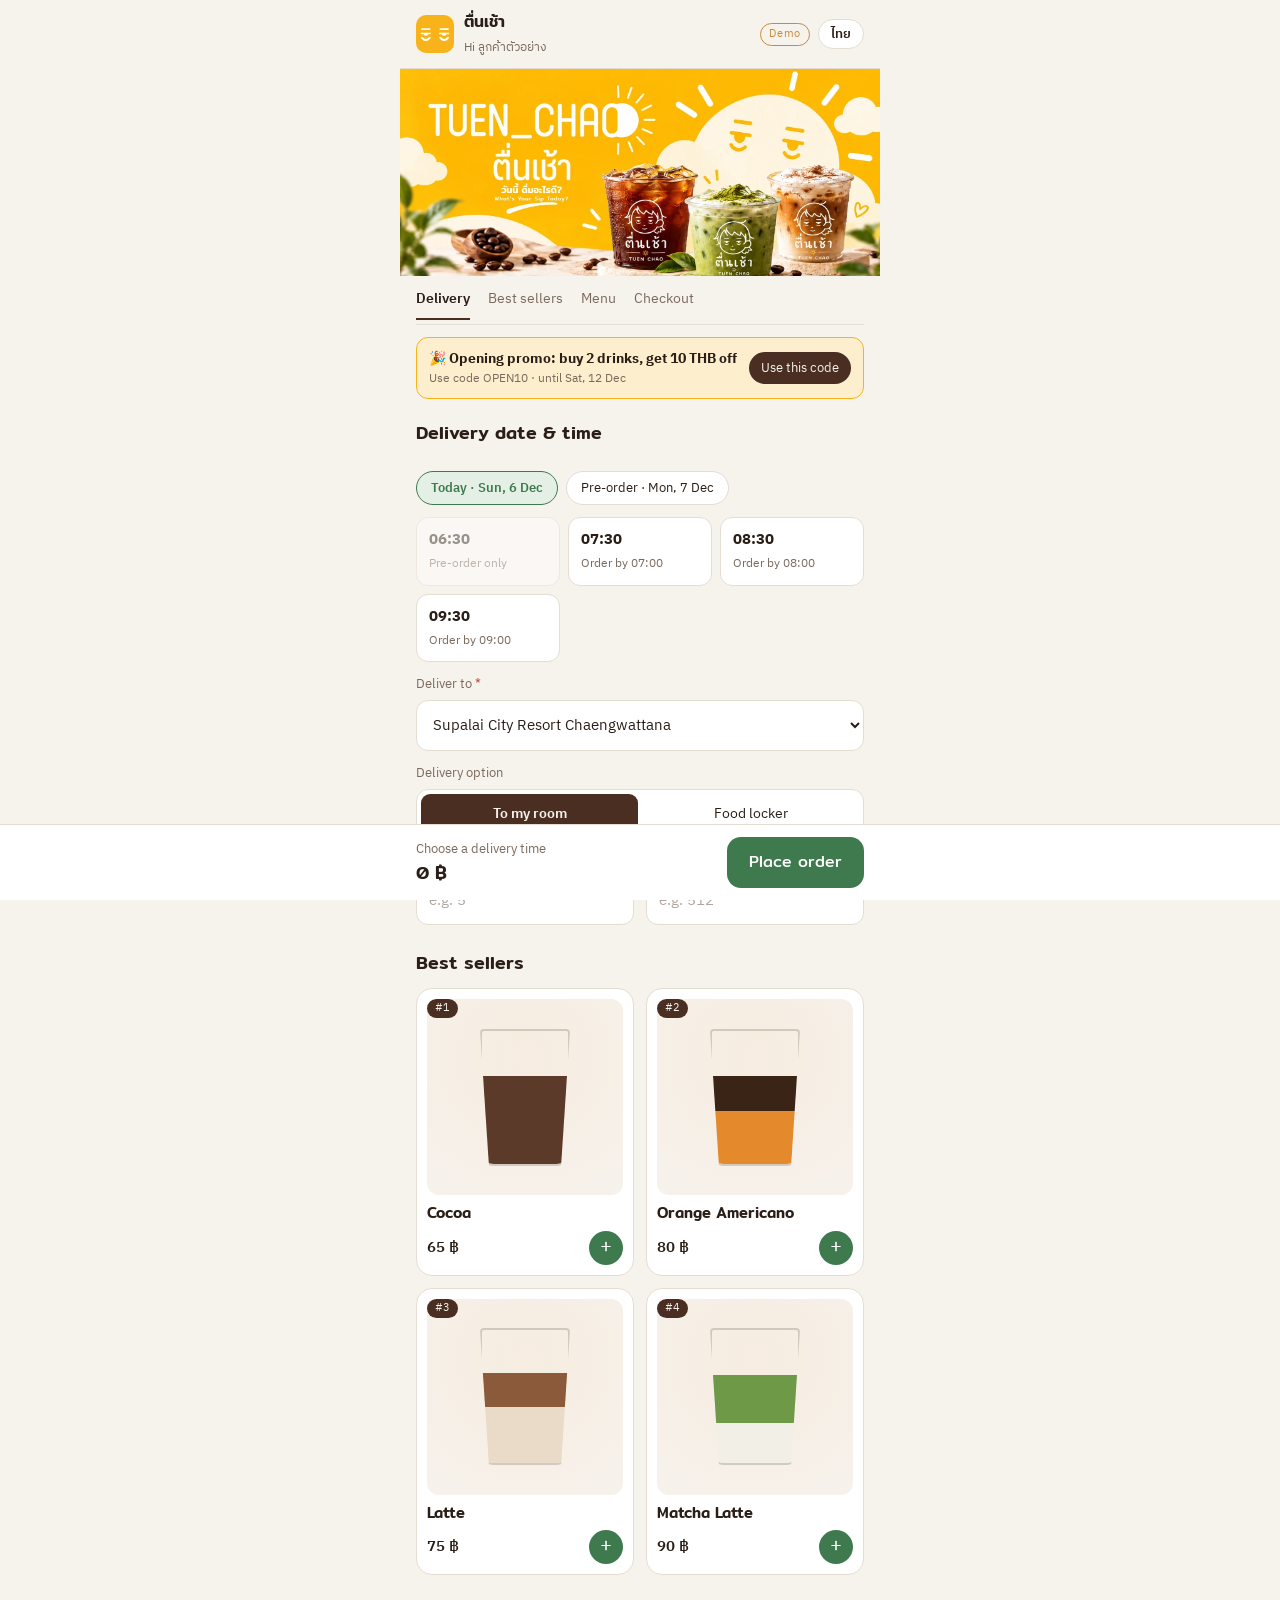
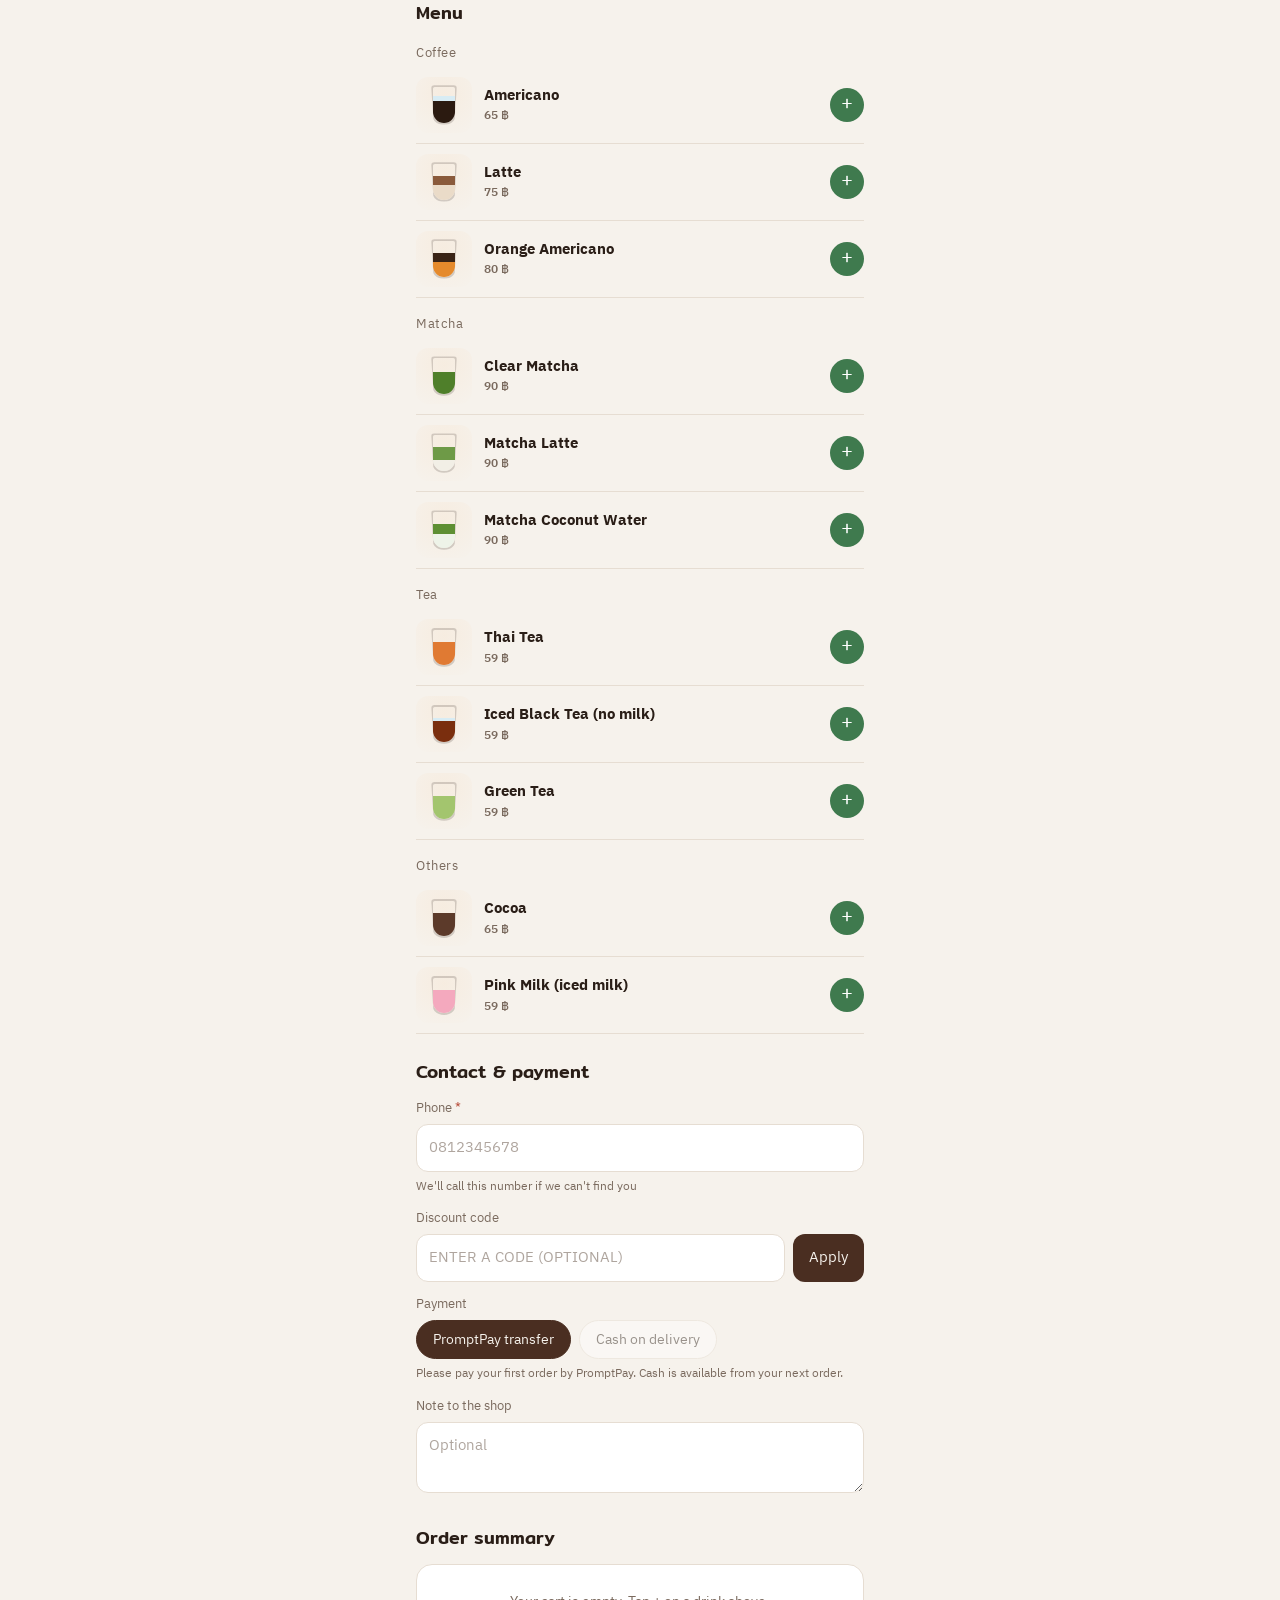
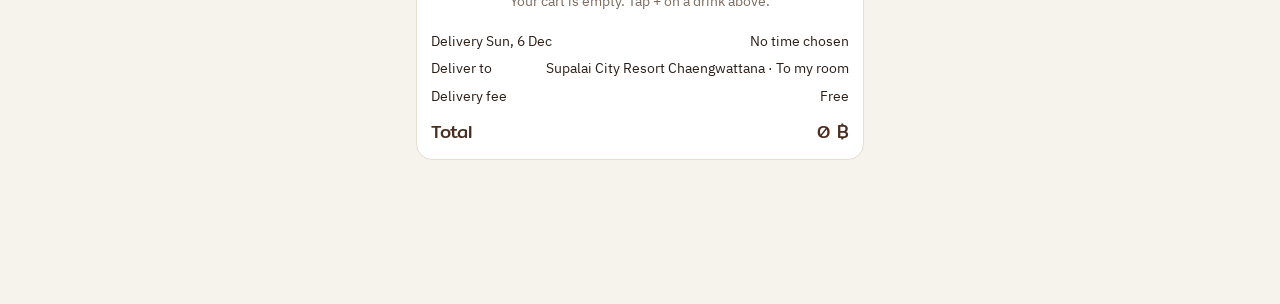
==== commit 90d66f3b: "update by requirment" ====
--- a/docs/index.html
+++ b/docs/index.html
@@ -35,11 +35,17 @@
 .liffbar{position:sticky;top:env(safe-area-inset-top,0px);z-index:5;background:var(--bg);margin-inline:-16px;padding:10px 16px;border-bottom:1px solid var(--line);display:flex;align-items:center;gap:10px}
 .logo{width:38px;height:38px;border-radius:10px;background:var(--brand);display:grid;place-items:center;flex:none}
 .logo svg{width:30px;height:auto}
-.hero{display:block;width:calc(100% + 32px);height:auto;max-width:none;margin-inline:-16px;aspect-ratio:1150/382;object-fit:cover;background:var(--brand)}
+.hero{display:block;width:calc(100% + 32px);height:auto;max-width:none;margin-inline:-16px;aspect-ratio:1532/661;object-fit:cover;background:var(--brand)}
+.na{opacity:.5}
+.na .add{background:var(--line);color:var(--muted);cursor:not-allowed}
+.na-tag{font-size:12px;color:var(--danger)}
 .liffbar .t{min-width:0}
 .liffbar b{font-family:var(--f-display);font-weight:500;display:block;font-size:16px}
 .liffbar small{color:var(--muted);font-size:12px}
-.demo{margin-left:auto;font-size:11px;letter-spacing:.06em;color:var(--caramel);border:1px solid var(--caramel);padding:2px 8px;border-radius:99px;white-space:nowrap}
+.tools{margin-left:auto;display:flex;align-items:center;gap:8px}
+.lang{border:1px solid var(--line);background:var(--surface);border-radius:99px;padding:4px 12px;font-size:13px;font-weight:600;white-space:nowrap}
+.room{display:grid;grid-template-columns:1fr 1fr;gap:12px}
+.demo{font-size:11px;letter-spacing:.06em;color:var(--caramel);border:1px solid var(--caramel);padding:2px 8px;border-radius:99px;white-space:nowrap}
 
 .tabs{display:flex;gap:18px;padding-block:12px 4px;border-bottom:1px solid var(--line);overflow-x:auto}
 .tabs a{color:var(--muted);text-decoration:none;padding-bottom:8px;white-space:nowrap;font-size:14px}
@@ -121,6 +127,18 @@
 .bar .err{max-width:448px;margin:0 auto 8px;font-size:13px}
 .cta{border:0;border-radius:14px;background:var(--pandan);color:#fff;padding:13px 22px;font-family:var(--f-display);font-size:16px}
 .cta:disabled{opacity:.4;cursor:not-allowed}
+.invalid{border-color:var(--danger)!important;box-shadow:0 0 0 1px var(--danger)}
+.slots.invalid,.chips.invalid{border:1px solid var(--danger);border-radius:14px;padding:6px}
+.sheet-bg.dlg-bg{align-items:center;padding:16px}
+.dlg{background:var(--surface);width:100%;max-width:340px;border-radius:18px;padding:20px 18px}
+.dlg h3{font-size:18px;color:var(--danger)}
+.dlg ul{margin:10px 0 16px;padding-left:20px;line-height:1.8}
+.promo{display:flex;align-items:center;gap:10px;margin-top:12px;background:color-mix(in srgb,var(--brand) 22%,var(--surface));border:1px solid var(--brand);border-radius:12px;padding:10px 12px;font-size:14px}
+.promo small{display:block;color:var(--muted);font-size:12px}
+.promo>div{flex:1;min-width:0}
+.promo-use{flex:none;border:0;border-radius:99px;background:var(--roast);color:var(--bg);padding:6px 12px;font-size:13px}
+.promo-hint{color:var(--caramel);font-size:13px}
+input::placeholder,textarea::placeholder{color:var(--muted);opacity:.6}
 
 .sheet-bg{position:fixed;inset:0;background:rgba(20,12,8,.45);z-index:10;display:flex;align-items:flex-end;justify-content:center}
 .sheet{background:var(--surface);width:100%;max-width:480px;border-radius:20px 20px 0 0;padding:20px 16px calc(16px + env(safe-area-inset-bottom,0px));max-height:88%;overflow:auto}
@@ -172,10 +190,124 @@
 let C = null;        // shop config from the backend: menu, days/slots, options
 let idToken = null;  // LIFF ID token, verified by the backend on every call
 
+// ---------- language ----------
+// The sheet stores Thai; English only changes what the customer reads.
+// Values sent to the backend (location, drop option, extras…) are always the Thai ones.
+const T = {
+  th: {
+    title:"สั่งเครื่องดื่ม", loading:"กำลังเปิดร้าน…", retry:"ลองใหม่", demo:"ตัวอย่าง",
+    netErr:"เชื่อมต่อร้านไม่ได้ ตรวจสอบอินเทอร์เน็ตแล้วลองใหม่", badResp:"ร้านตอบกลับผิดพลาด ลองใหม่อีกครั้ง", genericErr:"เกิดข้อผิดพลาด",
+    noOpenid:"LIFF ยังไม่ได้เปิดสิทธิ์ openid (ตั้งค่าใน LINE Developers)",
+    hello:n=>`สวัสดีคุณ ${n}`,
+    tabRound:"รอบส่ง", tabBest:"ขายดีที่สุด", tabMenu:"เมนูทั้งหมด", tabCheckout:"ยืนยันออเดอร์",
+    whenTitle:"วันและเวลาส่ง", deliver:"จัดส่ง", pickup:"รับที่ร้าน", today:"วันนี้", advance:"สั่งล่วงหน้า",
+    asapDeliver:"ส่งทันทีที่เครื่องดื่มพร้อม", asapPickup:"มารับได้เมื่อร้านทักไลน์", noTime:"ไม่ต้องเลือกเวลา",
+    until:t=>`สั่งได้ถึง ${t} น.`, opensAt:t=>`เปิดรับ ${t} น.`, closedToday:"ปิดรับวันนี้แล้ว",
+    slotClosed:"ปิดรับแล้ว", slotFull:"เต็มแล้ว", left:n=>`เหลือ ${n} แก้ว`, time:t=>`${t} น.`,
+    orderBy:t=>`สั่งก่อน ${t} น.`, preorderOnly:"สั่งล่วงหน้าเท่านั้น",
+    codeUntil:d=>`ถึง ${d}`, useCode:c=>`ใส่โค้ด ${c}`, applyThis:"ใช้โค้ดนี้", codeNeedCups:(c,n)=>`โค้ด ${c} ต้องซื้อครบ ${n} แก้ว (เพิ่มอีก ${n-count()} แก้ว)`,
+    missTitle:"ยังกรอกข้อมูลไม่ครบ", ok:"ตกลง", missFloor:"กรอกชั้น", missRoomNo:"กรอกเลขห้อง", badPhone:"เบอร์โทรไม่ถูกต้อง (10 หลัก ขึ้นต้นด้วย 0)",
+    noDays:"ช่วงนี้ยังไม่มีรอบเปิดรับ", place:"สถานที่ส่ง", choosePlace:"— เลือกสถานที่ —", dropTitle:"วิธีส่ง",
+    floor:"ชั้น", room:"ห้อง", floorPh:"เช่น 5", roomPh:"เช่น 512", roomText:(f,r)=>`ชั้น ${f} ห้อง ${r}`,
+    locNote:"จุดรับเพิ่มเติม", locNotePh:"เช่น ห้อง 204 / ชั้น 2 หน้าลิฟต์",
+    pickupHintAsap:"ร้านจะทักไลน์เมื่อเครื่องดื่มพร้อม", pickupHint:"มารับที่ร้านตามเวลาที่เลือก ร้านจะทักไลน์เมื่อเครื่องดื่มพร้อม",
+    rank:i=>`อันดับ ${i}`, na:"ไม่พร้อมให้บริการ", add:n=>`เพิ่ม ${n}`,
+    contactTitle:"ติดต่อ & ชำระเงิน", phone:"เบอร์โทร", phoneHint:"ถ้าหาที่ส่งไม่เจอ ร้านจะโทรหาเบอร์นี้",
+    code:"โค้ดส่วนลด", codePh:"ใส่โค้ด (ถ้ามี)", codeRemove:"ยกเลิก", codeChecking:"กำลังตรวจ…", codeApply:"ใช้โค้ด", codeEmpty:"กรอกโค้ดก่อนกดใช้",
+    stamps:"บัตรสะสมแต้ม", stampLine:(s,g)=>`${s}/${g} แก้ว · ครบ ${g} แก้วรับฟรี 1 แก้ว`, useFree:n=>`ใช้สิทธิ์แก้วฟรี (มี ${n} สิทธิ์)`, useFreeHint:"ฟรีแก้วที่แพงที่สุด",
+    pay:"ชำระเงิน", promptpay:"โอนพร้อมเพย์", cash:"เงินสดปลายทาง", cashLocked:"ออเดอร์แรกชำระผ่านพร้อมเพย์ก่อน ครั้งถัดไปเลือกเงินสดปลายทางได้", payBoth:"เลือกได้ทั้งสองแบบ",
+    note:"ฝากถึงร้าน", optional:"ไม่บังคับ",
+    summary:"สรุปรายการ", empty:"ยังไม่มีเครื่องดื่มในตะกร้า กด + ที่เมนูด้านบน", less:"ลด", more:"เพิ่ม",
+    sumDeliver:"ส่ง", sumPickup:"รับ", asapShort:"เร็วที่สุด", noSlot:"ยังไม่เลือกรอบ", where:"สถานที่",
+    fee:"ค่าส่ง", free:"ฟรี", discount:"ส่วนลด", freeCup:"แก้วฟรี", total:"ยอดชำระ", cups:n=>`${n} แก้ว`,
+    submit:"สั่งเครื่องดื่ม", sending:"กำลังส่ง…",
+    missClosed:"ร้านปิดรับชั่วคราว", missCart:"ยังไม่ได้เลือกเครื่องดื่ม", missDay:"วันนี้ปิดรับแล้ว", missSlot:"ยังไม่ได้เลือกรอบ",
+    missPlace:"ยังไม่ได้เลือกสถานที่ส่ง", missPhone:"กรอกเบอร์โทรด้วยนะ",
+    slotGone:"รอบที่เลือกปิดรับแล้ว เลือกรอบใหม่อีกครั้ง", itemsGone:"บางเมนูไม่พร้อมให้บริการแล้ว เอาออกจากตะกร้าให้แล้ว",
+    sweet:"ความหวาน", sweetReq:"จำเป็น · เลือก 1 อย่าง", rec:"แนะนำ", sweetNa:"ไม่มีสำหรับเมนูนี้",
+    extras:"เพิ่มเติม", itemNote:"หมายเหตุถึงร้าน", itemNotePh:"เช่น น้ำแข็งน้อย", cancel:"ยกเลิก", addCart:"ใส่ตะกร้า",
+    thanks:"ขอบคุณที่สั่งนะคะ ☕ ร้านได้รับออเดอร์แล้ว ใบสั่งซื้อส่งเข้าแชท LINE ของร้านด้วย",
+    order:"ใบสั่งซื้อ", when:"รอบ", subtotal:"ยอดรวม", baht:n=>`${n} บาท`,
+    scan:n=>`สแกนจ่ายพร้อมเพย์ ${n} บาท<br>แล้วส่งสลิปในแชทร้านได้เลย`, qrAlt:n=>`QR พร้อมเพย์ ${n} บาท`,
+    nothingToPay:"ไม่มียอดที่ต้องชำระ", cashPay:"ชำระเงินสดตอนรับเครื่องดื่ม", payLater:"ร้านจะส่งช่องทางชำระเงินให้ในแชท",
+    stampDone:(s,g)=>`บัตรสะสมแต้ม: ${s}/${g} แก้ว`, freeLeft:n=>`· 🎁 มีสิทธิ์แก้วฟรี ${n} แก้ว`, collect:g=>`ครบ ${g} แก้วรับฟรี 1 แก้ว`,
+    backChat:"กลับไปที่แชท", again:"สั่งอีกรอบ", confirmMsg:no=>`ยืนยันออเดอร์ ${no}`,
+  },
+  en: {
+    title:"Order drinks", loading:"Opening the shop…", retry:"Try again", demo:"Demo",
+    netErr:"Can't reach the shop. Check your internet and try again.", badResp:"The shop sent a bad response. Please try again.", genericErr:"Something went wrong",
+    noOpenid:"The LIFF app doesn't have the openid scope (set it in LINE Developers)",
+    hello:n=>`Hi ${n}`,
+    tabRound:"Delivery", tabBest:"Best sellers", tabMenu:"Menu", tabCheckout:"Checkout",
+    whenTitle:"Delivery date & time", deliver:"Delivery", pickup:"Pick up", today:"Today", advance:"Pre-order",
+    asapDeliver:"Delivered as soon as it's ready", asapPickup:"Pick up when we message you", noTime:"No need to pick a time",
+    until:t=>`Order until ${t}`, opensAt:t=>`Opens at ${t}`, closedToday:"Closed for today",
+    slotClosed:"Closed", slotFull:"Full", left:n=>`${n} left`, time:t=>t,
+    orderBy:t=>`Order by ${t}`, preorderOnly:"Pre-order only",
+    codeUntil:d=>`until ${d}`, useCode:c=>`Use code ${c}`, applyThis:"Use this code", codeNeedCups:(c,n)=>`Code ${c} needs ${n} drinks (add ${n-count()} more)`,
+    missTitle:"A few things are missing", ok:"OK", missFloor:"Enter your floor", missRoomNo:"Enter your room number", badPhone:"Invalid phone number (10 digits starting with 0)",
+    noDays:"No delivery times available right now", place:"Deliver to", choosePlace:"— Choose a place —", dropTitle:"Delivery option",
+    floor:"Floor", room:"Room", floorPh:"e.g. 5", roomPh:"e.g. 512", roomText:(f,r)=>`Floor ${f}, Room ${r}`,
+    locNote:"Delivery note", locNotePh:"e.g. Room 204, 2nd floor by the lift",
+    pickupHintAsap:"We'll message you on LINE when your drinks are ready", pickupHint:"Pick up at the time you chose. We'll message you on LINE when it's ready",
+    rank:i=>`#${i}`, na:"Not available", add:n=>`Add ${n}`,
+    contactTitle:"Contact & payment", phone:"Phone", phoneHint:"We'll call this number if we can't find you",
+    code:"Discount code", codePh:"Enter a code (optional)", codeRemove:"Remove", codeChecking:"Checking…", codeApply:"Apply", codeEmpty:"Enter a code first",
+    stamps:"Stamp card", stampLine:(s,g)=>`${s}/${g} · collect ${g} for 1 free drink`, useFree:n=>`Use a free drink (${n} left)`, useFreeHint:"Your most expensive drink is free",
+    pay:"Payment", promptpay:"PromptPay transfer", cash:"Cash on delivery", cashLocked:"Please pay your first order by PromptPay. Cash is available from your next order.", payBoth:"Either option is fine",
+    note:"Note to the shop", optional:"Optional",
+    summary:"Order summary", empty:"Your cart is empty. Tap + on a drink above.", less:"Less", more:"More",
+    sumDeliver:"Delivery", sumPickup:"Pick-up", asapShort:"As soon as ready", noSlot:"No time chosen", where:"Deliver to",
+    fee:"Delivery fee", free:"Free", discount:"Discount", freeCup:"free drink", total:"Total", cups:n=>`${n} drink${n===1?"":"s"}`,
+    submit:"Place order", sending:"Sending…",
+    missClosed:"The shop is closed right now", missCart:"No drinks chosen yet", missDay:"Closed for today", missSlot:"Choose a delivery time",
+    missPlace:"Choose a delivery place", missPhone:"Enter your phone number",
+    slotGone:"That time is now closed. Please choose another.", itemsGone:"Some drinks are no longer available and were removed from your cart.",
+    sweet:"Sweetness", sweetReq:"Required · choose 1", rec:"Recommended", sweetNa:"Not for this drink",
+    extras:"Extras", itemNote:"Note", itemNotePh:"e.g. less ice", cancel:"Cancel", addCart:"Add to cart",
+    thanks:"Thank you ☕ We've got your order. A receipt has also been sent to our LINE chat.",
+    order:"Order", when:"Time", subtotal:"Subtotal", baht:n=>`${n} THB`,
+    scan:n=>`Scan to pay ${n} THB with PromptPay<br>then send the slip in our chat`, qrAlt:n=>`PromptPay QR ${n} THB`,
+    nothingToPay:"Nothing to pay", cashPay:"Pay cash when you receive your drinks", payLater:"We'll send payment details in the chat",
+    stampDone:(s,g)=>`Stamp card: ${s}/${g}`, freeLeft:n=>`· 🎁 ${n} free drink(s)`, collect:g=>`Collect ${g} for 1 free drink`,
+    backChat:"Back to chat", again:"Order again", confirmMsg:no=>`Confirm order ${no}`,
+  },
+};
+let LANG = (()=>{
+  try{ const v=localStorage.getItem("lang"); if(v==="th"||v==="en") return v; }catch(_){}
+  return (navigator.language||"th").toLowerCase().startsWith("th") ? "th" : "en";
+})();
+let langChosen = (()=>{ try{ return !!localStorage.getItem("lang"); }catch(_){ return false; } })();
+const t = (k,...a)=>{ const v=T[LANG][k]; return typeof v==="function"? v(...a) : v; };
+function setLang(l){
+  LANG = l; langChosen = true;
+  try{ localStorage.setItem("lang", l); }catch(_){}
+  document.documentElement.lang = l;
+  if(C) document.title = C.shopName + " " + t("title");
+}
+
+// shop data in the chosen language (falls back to Thai when no English is set)
+const en = ()=>LANG==="en" && C.en ? C.en : null;
+const pick = (list, enList, v)=>{ const i=list.indexOf(v); return (en() && enList && enList[i]) || v; };
+const mName = m=>(LANG==="en" && m.nameEn) || m.name;
+const catName = c=>(LANG==="en" && (C.menu.find(m=>m.cat===c)||{}).catEn) || c;
+const locName = l=>pick(C.locations, en()&&en().locations, l);
+const dropName = d=>pick(C.dropOptions, en()&&en().dropOptions, d);
+const extraName = n=>pick(C.extras.map(e=>e[0]), en()&&en().extras, n);
+const shopSub = ()=>(en() && en().shopSub) || C.shopSub;
+const closedMsg = ()=>(en() && en().closedMessage) || C.closedMessage;
+const fmtDay = date=>{ const [y,m,d]=date.split("-").map(Number); return new Date(y,m-1,d).toLocaleDateString(LANG==="th"?"th-TH":"en-GB",{weekday:"short",day:"numeric",month:"short"}); };
+const dayRel = d=>d.rel==="วันนี้" ? t("today") : t("advance");
+const dayNote = d=>d.reason==="over" ? t("closedToday") : d.reason==="notYet" ? t("opensAt", d.openTime) : d.lastOrder ? t("until", d.lastOrder) : "";
+const slotNote = x=>!x.open ? t(x.reason==="full"?"slotFull":x.reason==="preorder"?"preorderOnly":"slotClosed")
+  : [x.left!=null ? t("left", x.left) : "", x.orderBy ? t("orderBy", x.orderBy) : ""].filter(Boolean).join(" · ");
+
 const S = {
-  mode:"deliver", day:0, slot:null, loc:"", drop:"", locNote:"", phone:"", note:"",
+  mode:"deliver", day:0, slot:null, loc:"", drop:"", floor:"", room:"", locNote:"", phone:"", note:"",
   code:"", applied:null, codeErr:"", codeBusy:false, pay:"promptpay", useFree:false,
   cart:[], tab:"round", sheet:null, done:null, busy:false, err:"",
+  popup:null,   // list of missing fields shown after tapping "order" too early
+  tried:false,  // after the first order attempt, outline the fields still missing
   cust:{name:"", orders:0, stamps:0, freeCups:0}
 };
 const $ = s=>document.querySelector(s);
@@ -185,10 +317,19 @@
   if(m.img) return `<div class="glassbox"><img src="${esc(m.img)}" alt="" loading="lazy"></div>`;
   let b=0; return `<div class="glassbox"><div class="glass">${m.layers.map(([c,h])=>{const s=`<i style="background:${esc(c)};bottom:${b}%;height:${h}%"></i>`;b+=h;return s}).join("")}</div></div>`;
 };
+// menu rows unticked in the sheet stay listed, greyed out
+const isAvail = m=>m.available!==false;
+const naClass = m=>isAvail(m)?'':'na';
+const priceOrNa = (m,tag)=>isAvail(m)?`<${tag} class="price">${baht(m.price)}</${tag}>`:`<${tag} class="na-tag">${t("na")}</${tag}>`;
+const addBtn = m=>`<button class="add" data-add="${esc(m.id)}" ${isAvail(m)?'':'disabled'} aria-label="${esc(t("add", mName(m)))}">+</button>`;
 const lineTotal = l=>(l.m.price + l.extras.reduce((a,e)=>a+e[1],0))*l.qty;
 const subtotal = ()=>S.cart.reduce((a,l)=>a+lineTotal(l),0);
 const freeDisc = ()=>S.useFree && S.cust.freeCups>0 && S.cart.length ? Math.max(...S.cart.map(l=>l.m.price)) : 0;
-const discount = ()=>Math.min(subtotal(), freeDisc() + (S.applied? S.applied.amount : 0));
+// discount code: checked by the backend on "use" and again when ordering (once-per-customer rules live there)
+const codeShort = ()=>S.applied && count() < (S.applied.minCups||1);
+const codeDisc = ()=>S.applied && !codeShort() ? S.applied.amount : 0;
+const codeLabel = c=>(LANG==="en" && c.labelEn) || c.label;
+const discount = ()=>Math.min(subtotal(), freeDisc() + codeDisc());
 const fee = ()=>S.mode==="deliver"? C.deliveryFee : 0;
 const total = ()=>Math.max(0, subtotal()-discount()+fee());
 const count = ()=>S.cart.reduce((a,l)=>a+l.qty,0);
@@ -198,43 +339,58 @@
 const dayOpen = d=>d.asap? d.open : d.slots.some(x=>x.open);
 const roomRequired = ()=>S.mode==="deliver" && C.roomRequiredFor.includes(S.drop);
 const roomEnabled = ()=>!C.dropOptions.length || roomRequired(); // e.g. food locker → no room number
-function missing(){
-  const day = C.days[S.day];
-  if(!C.acceptingOrders) return "ร้านปิดรับชั่วคราว";
-  if(!S.cart.length) return "ยังไม่ได้เลือกเครื่องดื่ม";
-  if(!day || !dayOpen(day)) return "วันนี้ปิดรับแล้ว";
-  if(!day.asap && !S.slot) return "ยังไม่ได้เลือกรอบ";
-  if(S.mode==="deliver" && !S.loc) return "ยังไม่ได้เลือกสถานที่ส่ง";
-  if(roomRequired() && !S.locNote.trim()) return "กรอกเลขห้องด้วยนะ";
-  if(!phoneOk()) return "กรอกเบอร์โทรด้วยนะ";
-  return "";
-}
+// What gets saved as the room / delivery note (always Thai wording for the shop)
+function locNoteValue(){
+  if(S.mode!=="deliver" || !roomEnabled()) return "";
+  if(C.dropOptions.length) return `ชั้น ${S.floor.trim()} ห้อง ${S.room.trim()}`;
+  return S.locNote.trim();
+}
+// Everything still needed before ordering, in page order; `el` is where to jump to.
+function missingList(){
+  if(!C.acceptingOrders) return [{msg:t("missClosed")}];
+  const day = C.days[S.day], L = [];
+  if(!day || !dayOpen(day)) L.push({msg:t("missDay"), el:"#round .chips"});
+  else if(!day.asap && !S.slot) L.push({msg:t("missSlot"), el:"#round .slots"});
+  if(S.mode==="deliver" && !S.loc) L.push({msg:t("missPlace"), el:"#loc"});
+  if(roomRequired()){
+    if(!S.floor.trim()) L.push({msg:t("missFloor"), el:"#floor"});
+    if(!S.room.trim()) L.push({msg:t("missRoomNo"), el:"#room"});
+  }
+  if(!S.cart.length) L.push({msg:t("missCart"), el:"#menu"});
+  else if(codeShort()) L.push({msg:t("codeNeedCups", S.applied.code, S.applied.minCups), el:"#menu"});
+  if(!phoneOk()) L.push({msg:S.phone.trim()?t("badPhone"):t("missPhone"), el:"#phone"});
+  return L;
+}
+const missing = ()=>(missingList()[0]||{}).msg || "";
 const ready = ()=>!missing() && !S.busy;
 
 // ---------- backend ----------
 async function api(action, data={}){
-  if(DEMO) return window.DemoApi(action, data);
+  if(DEMO) return window.DemoApi(action, {...data, lang:LANG});
   let res;
-  try{ res = await fetch(CFG.GAS_URL, {method:"POST", body:JSON.stringify({action, idToken, ...data})}); }
-  catch(_){ throw new Error("เชื่อมต่อร้านไม่ได้ ตรวจสอบอินเทอร์เน็ตแล้วลองใหม่"); }
-  const j = await res.json().catch(()=>({ok:false, error:"ร้านตอบกลับผิดพลาด ลองใหม่อีกครั้ง"}));
-  if(!j.ok) throw new Error(j.error || "เกิดข้อผิดพลาด");
+  try{ res = await fetch(CFG.GAS_URL, {method:"POST", body:JSON.stringify({action, idToken, lang:LANG, ...data})}); }
+  catch(_){ throw new Error(t("netErr")); }
+  const j = await res.json().catch(()=>({ok:false, error:t("badResp")}));
+  if(!j.ok) throw new Error(j.error || t("genericErr"));
   return j;
 }
 
 async function boot(){
-  renderState("กำลังเปิดร้าน…", true);
+  document.documentElement.lang = LANG;
+  renderState(t("loading"), true);
   try{
     if(!DEMO){
       await liff.init({liffId:CFG.LIFF_ID, withLoginOnExternalBrowser:true});
       if(!liff.isLoggedIn()){ liff.login({redirectUri:location.href}); return; }
+      if(!langChosen) LANG = (liff.getLanguage()||"th").toLowerCase().startsWith("th") ? "th" : "en";
+      document.documentElement.lang = LANG;
       idToken = liff.getIDToken();
-      if(!idToken) throw new Error("LIFF ยังไม่ได้เปิดสิทธิ์ openid (ตั้งค่าใน LINE Developers)");
+      if(!idToken) throw new Error(t("noOpenid"));
     }
     const r = await api("init");
     applyConfig(r.config);
     applyCustomer(r.customer);
-    document.title = C.shopName + " สั่งเครื่องดื่ม";
+    document.title = C.shopName + " " + t("title");
     render();
   }catch(e){
     renderState(e.message || String(e), false, true);
@@ -247,7 +403,7 @@
   if(!C.days[S.day] || (!dayOpen(C.days[S.day]) && firstOpen>=0)) S.day = Math.max(0, firstOpen);
   const d = C.days[S.day];
   if(S.slot && (!d || d.asap || !d.slots.some(x=>x.time===S.slot && x.open))){
-    if(d && !d.asap) S.err = S.err || "รอบที่เลือกปิดรับแล้ว เลือกรอบใหม่อีกครั้ง";
+    if(d && !d.asap) S.err = S.err || t("slotGone");
     S.slot = null;
   }
   if(!C.allowPickup) S.mode = "deliver";
@@ -256,23 +412,28 @@
   if(!C.enableStamps) S.useFree = false;
   if(!C.enableCodes) S.applied = null;
   // re-link cart lines to the fresh menu; drop sold-out drinks
-  S.cart = S.cart.filter(l=>C.menu.some(m=>m.id===l.m.id)).map(l=>({...l, m:C.menu.find(m=>m.id===l.m.id)}));
+  const before = S.cart.length;
+  S.cart = S.cart.filter(l=>C.menu.some(m=>m.id===l.m.id && m.available!==false)).map(l=>({...l, m:C.menu.find(m=>m.id===l.m.id)}));
+  if(S.cart.length<before) S.err = S.err || t("itemsGone");
 }
 function applyCustomer(c){
   S.cust = c;
   S.phone = c.phone || "";
   if(c.lastMode==="pickup" && C.allowPickup) S.mode = "pickup";
-  if(C.locations.includes(c.lastLoc)){ S.loc = c.lastLoc; S.locNote = c.lastLocNote || ""; }
+  if(C.locations.includes(c.lastLoc)) S.loc = c.lastLoc;
   if(C.dropOptions.includes(c.lastDrop)) S.drop = c.lastDrop;
+  // floor / room are never filled in for the customer — they type them every order
 }
 
 // ---------- views ----------
 // Logo mark: the two sleepy eyes from the ตื่นเช้า wordmark
 function logoSvg(){return `<svg viewBox="0 0 36 22" fill="none" stroke="#FFFFFF" stroke-linecap="round" aria-hidden="true"><path d="M2.4 5h9.2M1.8 10.2h10.4" stroke-width="2"/><path d="M4.2 10.2a2.8 2.8 0 0 0 5.6 0z" fill="#FFFFFF" stroke="none"/><path d="M2.4 15.4Q7 20.6 11.6 15.4" stroke-width="2.4"/><path d="M24.4 5h9.2M23.8 10.2h10.4" stroke-width="2"/><path d="M26.2 10.2a2.8 2.8 0 0 0 5.6 0z" fill="#FFFFFF" stroke="none"/><path d="M24.4 15.4Q29 20.6 33.6 15.4" stroke-width="2.4"/></svg>`}
 function renderState(msg, spin, retry){
-  $("#app").innerHTML = `<div class="state"><div>${spin?'<div class="spin"></div>':`<div class="logo" style="margin:auto">${logoSvg()}</div>`}<p>${esc(msg)}</p>${retry?'<button class="again" onclick="location.reload()">ลองใหม่</button>':''}</div></div>`;
+  $("#app").innerHTML = `<div class="state"><div>${spin?'<div class="spin"></div>':`<div class="logo" style="margin:auto">${logoSvg()}</div>`}<p>${esc(msg)}</p>${retry?`<button class="again" onclick="location.reload()">${t("retry")}</button>`:''}</div></div>`;
 }
 const stampDots = ()=>`<div class="stamp">${Array.from({length:C.stampGoal},(_,i)=>`<i class="${i<S.cust.stamps?'on':''}"></i>`).join("")}</div>`;
+const langBtn = ()=>`<button class="lang" id="lang" lang="${LANG==="th"?"en":"th"}" aria-label="${LANG==="th"?"Switch to English":"เปลี่ยนเป็นภาษาไทย"}">${LANG==="th"?"EN":"ไทย"}</button>`;
+const star = '<span style="color:var(--danger)">*</span>';
 
 function render(){
   if(S.done) return renderDone();
@@ -280,100 +441,139 @@
   const cats = [...new Set(C.menu.map(m=>m.cat))];
   const day = C.days[S.day];
   const deliver = S.mode==="deliver";
+  const room = roomEnabled();
   $("#app").innerHTML = `
-  <div class="liffbar"><div class="logo">${logoSvg()}</div><div class="t"><b>${esc(C.shopName)}</b><small>${esc(S.cust.name?`สวัสดีคุณ ${S.cust.name}`:C.shopSub)}</small></div>${DEMO?'<span class="demo">ตัวอย่าง</span>':''}</div>
-  <img class="hero" src="brand/banner.png" alt="TUEN_CHAO ตื่นเช้า" width="1150" height="382">
-  <nav class="tabs">${[["round","รอบส่ง"],...(best.length?[["best","ขายดีที่สุด"]]:[]),["menu","เมนูทั้งหมด"],["checkout","ยืนยันออเดอร์"]].map(([id,t])=>`<a href="#${id}" class="${S.tab===id?'on':''}" data-tab="${id}">${t}</a>`).join("")}</nav>
-  ${C.acceptingOrders?'':`<div class="banner">${esc(C.closedMessage)}</div>`}
+  <div class="liffbar"><div class="logo">${logoSvg()}</div><div class="t"><b>${esc(C.shopName)}</b><small>${esc(S.cust.name?t("hello", S.cust.name):shopSub())}</small></div><div class="tools">${DEMO?`<span class="demo">${t("demo")}</span>`:''}${langBtn()}</div></div>
+  <img class="hero" src="brand/banner.webp" alt="TUEN_CHAO ตื่นเช้า" width="1532" height="661">
+  <nav class="tabs">${[["round",t("tabRound")],...(best.length?[["best",t("tabBest")]]:[]),["menu",t("tabMenu")],["checkout",t("tabCheckout")]].map(([id,label])=>`<a href="#${id}" class="${S.tab===id?'on':''}" data-tab="${id}">${label}</a>`).join("")}</nav>
+  ${C.acceptingOrders?'':`<div class="banner">${esc(closedMsg())}</div>`}
+  ${(C.codeBanners||[]).map(b=>`<div class="promo"><div>🎉 <b>${esc(codeLabel(b))}</b><small>${esc(t("useCode", b.code))}${b.end?' · '+esc(t("codeUntil", fmtDay(b.end))):''}</small></div>${S.applied&&S.applied.code===b.code?'':`<button class="promo-use" data-usecode="${esc(b.code)}">${t("applyThis")}</button>`}</div>`).join("")}
 
   <section id="round">
-    <h2>วันและรอบส่ง</h2>
-    ${C.allowPickup?`<div class="seg"><button data-mode="deliver" class="${deliver?'on':''}">จัดส่ง</button><button data-mode="pickup" class="${!deliver?'on':''}">รับที่ร้าน</button></div>`:''}
-    ${day?`<div class="chips">${C.days.map((d,i)=>`<button class="chip ${S.day===i?'on':''}" data-day="${i}" ${dayOpen(d)?'':'disabled'}>${esc(d.rel?d.rel+' · '+d.label:d.label)}</button>`).join("")}</div>
+    <h2>${t("whenTitle")}</h2>
+    ${C.allowPickup?`<div class="seg"><button data-mode="deliver" class="${deliver?'on':''}">${t("deliver")}</button><button data-mode="pickup" class="${!deliver?'on':''}">${t("pickup")}</button></div>`:''}
+    ${day?`<div class="chips">${C.days.map((d,i)=>`<button class="chip ${S.day===i?'on':''}" data-day="${i}" ${dayOpen(d)?'':'disabled'}>${esc(dayRel(d)+' · '+fmtDay(d.date)+(d.asap&&!d.open&&dayNote(d)?' · '+dayNote(d):!d.asap&&!dayOpen(d)&&d.rel==="วันนี้"?' · '+t("closedToday"):''))}</button>`).join("")}</div>
     ${day.asap
-      ?`<div class="asap"><b>${deliver?'ส่งทันทีที่เครื่องดื่มพร้อม':'มารับได้เมื่อร้านทักไลน์'}</b><small>${esc(day.note)}${day.note?' · ':''}ไม่ต้องเลือกเวลา</small></div>`
-      :`<div class="slots">${day.slots.map(x=>`<button class="slot ${S.slot===x.time?'on':''}" data-slot="${esc(x.time)}" ${x.open?'':'disabled'}><b>${esc(x.time)} น.</b><small>${esc(x.note)}</small></button>`).join("")}</div>`}`
-    :`<p class="hint">ช่วงนี้ยังไม่มีรอบเปิดรับ</p>`}
+      ?`<div class="asap"><b>${deliver?t("asapDeliver"):t("asapPickup")}</b><small>${esc(dayNote(day))}${dayNote(day)?' · ':''}${t("noTime")}</small></div>`
+      :`<div class="slots">${day.slots.map(x=>`<button class="slot ${S.slot===x.time?'on':''}" data-slot="${esc(x.time)}" ${x.open?'':'disabled'}><b>${esc(t("time", x.time))}</b>${slotNote(x)?`<small>${esc(slotNote(x))}</small>`:''}</button>`).join("")}</div>`}`
+    :`<p class="hint">${t("noDays")}</p>`}
     ${deliver?`
-    <label class="f" for="loc">สถานที่ส่ง <span style="color:var(--danger)">*</span></label>
-    <select id="loc">${C.locations.length>1?'<option value="">— เลือกสถานที่ —</option>':''}${C.locations.map(l=>`<option ${S.loc===l?'selected':''}>${esc(l)}</option>`).join("")}</select>
-    ${C.dropOptions.length?`<label class="f">วิธีส่ง</label>
-    <div class="seg">${C.dropOptions.map(o=>`<button data-drop="${esc(o)}" class="${S.drop===o?'on':''}">${esc(o)}</button>`).join("")}</div>`:''}
-    <label class="f" for="locNote">${!C.dropOptions.length?'จุดรับเพิ่มเติม':roomEnabled()?'เลขห้อง <span style="color:var(--danger)">*</span>':'เลขห้อง'}</label>
-    ${roomEnabled()
-      ?`<input id="locNote" maxlength="100" placeholder="${C.dropOptions.length?'เช่น อาคาร A ห้อง 1204':'เช่น ห้อง 204 / ชั้น 2 หน้าลิฟต์'}" value="${esc(S.locNote)}">`
-      :`<input id="locNote" disabled placeholder="ไม่ต้องกรอกเมื่อส่งที่${esc(S.drop)}">`}`
-    :`<p class="hint">${day&&day.asap?'ร้านจะทักไลน์เมื่อเครื่องดื่มพร้อม':'มารับที่ร้านตามเวลาที่เลือก ร้านจะทักไลน์เมื่อเครื่องดื่มพร้อม'}</p>`}
+    <label class="f" for="loc">${t("place")} ${star}</label>
+    <select id="loc">${C.locations.length>1?`<option value="">${t("choosePlace")}</option>`:''}${C.locations.map(l=>`<option value="${esc(l)}" ${S.loc===l?'selected':''}>${esc(locName(l))}</option>`).join("")}</select>
+    ${C.dropOptions.length?`<label class="f">${t("dropTitle")}</label>
+    <div class="seg">${C.dropOptions.map(o=>`<button data-drop="${esc(o)}" class="${S.drop===o?'on':''}">${esc(dropName(o))}</button>`).join("")}</div>
+    <div class="room">
+      <div><label class="f" for="floor">${t("floor")} ${room?star:''}</label><input id="floor" maxlength="10" ${room?`placeholder="${t("floorPh")}" value="${esc(S.floor)}"`:'disabled'}></div>
+      <div><label class="f" for="room">${t("room")} ${room?star:''}</label><input id="room" maxlength="20" ${room?`placeholder="${t("roomPh")}" value="${esc(S.room)}"`:'disabled'}></div>
+    </div>`
+    :`<label class="f" for="locNote">${t("locNote")}</label>
+    <input id="locNote" maxlength="100" placeholder="${t("locNotePh")}" value="${esc(S.locNote)}">`}`
+    :`<p class="hint">${day&&day.asap?t("pickupHintAsap"):t("pickupHint")}</p>`}
   </section>
 
-  ${best.length?`<section id="best"><h2>ขายดีที่สุด</h2>
-    <div class="grid">${best.map((m,i)=>`<div class="card"><span class="rank">อันดับ ${i+1}</span>${glass(m)}<h3>${esc(m.name)}</h3><div class="row"><span class="price">${baht(m.price)}</span><button class="add" data-add="${esc(m.id)}" aria-label="เพิ่ม ${esc(m.name)}">+</button></div></div>`).join("")}</div>
+  ${best.length?`<section id="best"><h2>${t("tabBest")}</h2>
+    <div class="grid">${best.map((m,i)=>`<div class="card ${naClass(m)}"><span class="rank">${t("rank", i+1)}</span>${glass(m)}<h3>${esc(mName(m))}</h3><div class="row">${priceOrNa(m,"span")}${addBtn(m)}</div></div>`).join("")}</div>
   </section>`:''}
 
-  <section id="menu"><h2>เมนูทั้งหมด</h2>
-    ${cats.map(c=>`<div class="cat">${esc(c)}</div><div class="list">${C.menu.filter(m=>m.cat===c).map(m=>`<div class="li">${glass(m)}<div class="t"><b>${esc(m.name)}</b><small>${baht(m.price)}</small></div><button class="add" data-add="${esc(m.id)}" aria-label="เพิ่ม ${esc(m.name)}">+</button></div>`).join("")}</div>`).join("")}
+  <section id="menu"><h2>${t("tabMenu")}</h2>
+    ${cats.map(c=>`<div class="cat">${esc(catName(c))}</div><div class="list">${C.menu.filter(m=>m.cat===c).map(m=>`<div class="li ${naClass(m)}">${glass(m)}<div class="t"><b>${esc(mName(m))}</b>${priceOrNa(m,"small")}</div>${addBtn(m)}</div>`).join("")}</div>`).join("")}
   </section>
 
-  <section id="checkout"><h2>ติดต่อ & ชำระเงิน</h2>
-    <label class="f" for="phone">เบอร์โทร <span style="color:var(--danger)">*</span></label>
+  <section id="checkout"><h2>${t("contactTitle")}</h2>
+    <label class="f" for="phone">${t("phone")} ${star}</label>
     <input id="phone" inputmode="tel" autocomplete="tel" placeholder="0812345678" value="${esc(S.phone)}">
-    <p class="hint">ถ้าหาที่ส่งไม่เจอ ร้านจะโทรหาเบอร์นี้</p>
-    ${C.enableCodes?`<label class="f" for="code">โค้ดส่วนลด</label>
-    <div class="code"><input id="code" placeholder="${firstOrder()?'ลูกค้าใหม่ลองใส่ NEW10':'ใส่โค้ด'}" value="${esc(S.applied?S.applied.code:S.code)}" ${S.applied?'disabled':''}><button id="applyCode" ${S.codeBusy?'disabled':''}>${S.applied?'ยกเลิก':S.codeBusy?'กำลังตรวจ…':'ใช้โค้ด'}</button></div>
-    ${S.applied?`<p class="ok">✓ ${esc(S.applied.label)}</p>`:S.codeErr?`<p class="err">${esc(S.codeErr)}</p>`:''}`:''}
-    ${C.enableStamps?`<label class="f">บัตรสะสมแต้ม</label>
-    <div class="stampcard">${stampDots()}<small>${S.cust.stamps}/${C.stampGoal} แก้ว · ครบ ${C.stampGoal} แก้วรับฟรี 1 แก้ว</small>
-      ${S.cust.freeCups>0?`<label class="opt"><input type="checkbox" id="useFree" ${S.useFree?'checked':''}> ใช้สิทธิ์แก้วฟรี (มี ${S.cust.freeCups} สิทธิ์)<span class="p">ฟรีแก้วที่แพงที่สุด</span></label>`:''}
+    <p class="hint">${t("phoneHint")}</p>
+    ${C.enableCodes?`<label class="f" for="code">${t("code")}</label>
+    <div class="code"><input id="code" placeholder="${t("codePh")}" value="${esc(S.applied?S.applied.code:S.code)}" ${S.applied?'disabled':''}><button id="applyCode" ${S.codeBusy?'disabled':''}>${S.applied?t("codeRemove"):S.codeBusy?t("codeChecking"):t("codeApply")}</button></div>
+    ${S.applied?`<p class="ok">✓ ${esc(codeLabel(S.applied))}</p>${codeShort()?`<p class="err">${esc(t("codeNeedCups", S.applied.code, S.applied.minCups))}</p>`:''}`:S.codeErr?`<p class="err">${esc(S.codeErr)}</p>`:''}`:''}
+    ${C.enableStamps?`<label class="f">${t("stamps")}</label>
+    <div class="stampcard">${stampDots()}<small>${t("stampLine", S.cust.stamps, C.stampGoal)}</small>
+      ${S.cust.freeCups>0?`<label class="opt"><input type="checkbox" id="useFree" ${S.useFree?'checked':''}> ${t("useFree", S.cust.freeCups)}<span class="p">${t("useFreeHint")}</span></label>`:''}
     </div>`:''}
-    <label class="f">ชำระเงิน</label>
-    <div class="pay"><button data-pay="promptpay" class="${S.pay==='promptpay'?'on':''}">โอนพร้อมเพย์</button><button data-pay="cash" class="${S.pay==='cash'?'on':''}" ${cashLocked()?'disabled':''}>เงินสดปลายทาง</button></div>
-    <p class="hint">${cashLocked()?'ออเดอร์แรกชำระผ่านพร้อมเพย์ก่อน ครั้งถัดไปเลือกเงินสดปลายทางได้':'เลือกได้ทั้งสองแบบ'}</p>
-    <label class="f" for="note">ฝากถึงร้าน</label>
-    <textarea id="note" maxlength="300" placeholder="ไม่บังคับ">${esc(S.note)}</textarea>
+    <label class="f">${t("pay")}</label>
+    <div class="pay"><button data-pay="promptpay" class="${S.pay==='promptpay'?'on':''}">${t("promptpay")}</button><button data-pay="cash" class="${S.pay==='cash'?'on':''}" ${cashLocked()?'disabled':''}>${t("cash")}</button></div>
+    <p class="hint">${cashLocked()?t("cashLocked"):t("payBoth")}</p>
+    <label class="f" for="note">${t("note")}</label>
+    <textarea id="note" maxlength="300" placeholder="${t("optional")}">${esc(S.note)}</textarea>
   </section>
 
-  <section><h2>สรุปรายการ</h2>
+  <section><h2>${t("summary")}</h2>
     <div class="sum">
-      ${S.cart.length? S.cart.map((l,i)=>`<div class="it"><div class="t"><b>${esc(l.m.name)}</b><small>${esc([l.sweet,...l.extras.map(e=>e[0]),l.note].filter(Boolean).join(" · "))}</small></div><div class="qty"><button data-dec="${i}" aria-label="ลด">−</button><span>${l.qty}</span><button data-inc="${i}" aria-label="เพิ่ม">+</button></div><span class="price" style="min-width:52px;text-align:right">${lineTotal(l)}</span></div>`).join("") : `<div class="empty">ยังไม่มีเครื่องดื่มในตะกร้า กด + ที่เมนูด้านบน</div>`}
-      <div class="kv"><span>${deliver?'ส่ง':'รับ'} ${day?esc(day.rel||day.label):''}</span><span>${day&&day.asap?'เร็วที่สุด':S.slot? esc(S.slot)+' น.':'ยังไม่เลือกรอบ'}</span></div>
-      ${deliver?`<div class="kv"><span>สถานที่</span><span style="text-align:right">${esc([S.loc||'—',S.drop,roomEnabled()?S.locNote.trim():''].filter(Boolean).join(' · '))}</span></div>
-      <div class="kv"><span>ค่าส่ง</span><span>${C.deliveryFee?baht(C.deliveryFee):'ฟรี'}</span></div>`:''}
-      ${discount()?`<div class="kv"><span>ส่วนลด${S.applied?' '+esc(S.applied.code):''}${freeDisc()?' + แก้วฟรี':''}</span><span class="neg">−${discount()}</span></div>`:''}
-      <div class="kv total"><span>ยอดชำระ</span><span>${baht(total())}</span></div>
+      ${S.cart.length? S.cart.map((l,i)=>`<div class="it"><div class="t"><b>${esc(mName(l.m))}</b><small>${esc([l.sweet,...l.extras.map(e=>extraName(e[0])),l.note].filter(Boolean).join(" · "))}</small></div><div class="qty"><button data-dec="${i}" aria-label="${t("less")}">−</button><span>${l.qty}</span><button data-inc="${i}" aria-label="${t("more")}">+</button></div><span class="price" style="min-width:52px;text-align:right">${lineTotal(l)}</span></div>`).join("") : `<div class="empty">${t("empty")}</div>`}
+      <div class="kv"><span>${deliver?t("sumDeliver"):t("sumPickup")} ${day?esc(day.asap?t("today"):fmtDay(day.date)):''}</span><span>${day&&day.asap?t("asapShort"):S.slot? esc(t("time", S.slot)):t("noSlot")}</span></div>
+      ${deliver?`<div class="kv"><span>${t("where")}</span><span id="sumWhere" style="text-align:right">${esc(whereSummary())}</span></div>
+      <div class="kv"><span>${t("fee")}</span><span>${C.deliveryFee?baht(C.deliveryFee):t("free")}</span></div>`:''}
+      ${discount()?`<div class="kv"><span>${t("discount")}${codeDisc()?' '+esc(S.applied.code):''}${freeDisc()?' + '+t("freeCup"):''}</span><span class="neg">−${discount()}</span></div>`:''}
+      ${codeShort()?`<div class="kv"><span class="promo-hint">${esc(t("codeNeedCups", S.applied.code, S.applied.minCups))}</span></div>`:''}
+      <div class="kv total"><span>${t("total")}</span><span>${baht(total())}</span></div>
     </div>
   </section>
 
   <div class="bar" id="bar">${barHtml()}</div>
-  ${S.sheet? sheetHtml():''}`;
+  ${S.sheet? sheetHtml():''}
+  ${S.popup? popupHtml():''}`;
   bind();
-}
-
+  markMissing();
+}
+
+// The order button is always tappable; tapping it too early lists what's missing (see submit)
 function barHtml(){
   const miss = missing();
-  return `${S.err?`<p class="err">${esc(S.err)}</p>`:''}<div class="in"><div class="t">${S.cart.length&&!miss?count()+' แก้ว':esc(miss)}<b>${baht(total())}</b></div><button class="cta" id="submit" ${ready()?'':'disabled'}>${S.busy?'กำลังส่ง…':'สั่งเครื่องดื่ม'}</button></div>`;
-}
-function refreshBar(){ $("#bar").innerHTML = barHtml(); $("#submit").onclick = submit; }
+  return `${S.err?`<p class="err">${esc(S.err)}</p>`:''}<div class="in"><div class="t">${S.cart.length&&!miss?t("cups", count()):esc(miss)}<b>${baht(total())}</b></div><button class="cta" id="submit" ${S.busy?'disabled':''}>${S.busy?t("sending"):t("submit")}</button></div>`;
+}
+function refreshBar(){ $("#bar").innerHTML = barHtml(); $("#submit").onclick = submit; markMissing(); }
+
+// after the first attempt, outline whatever is still missing
+function markMissing(){
+  document.querySelectorAll(".invalid").forEach(e=>e.classList.remove("invalid"));
+  if(!S.tried) return;
+  missingList().forEach(m=>{ const e=m.el&&$(m.el); if(e && m.el!=="#menu") e.classList.add("invalid"); });
+}
+function popupHtml(){
+  return `<div class="sheet-bg dlg-bg" id="popBg"><div class="dlg" role="alertdialog" aria-labelledby="popT">
+    <h3 id="popT">${t("missTitle")}</h3>
+    <ul>${S.popup.map(m=>`<li>${esc(m.msg)}</li>`).join("")}</ul>
+    <button class="cta" id="popOk" style="width:100%">${t("ok")}</button>
+  </div></div>`;
+}
+function closePopup(){
+  const first = S.popup && S.popup[0];
+  S.popup = null; render();
+  const e = first && first.el && $(first.el);
+  if(!e) return;
+  e.scrollIntoView({behavior:"smooth", block:"center"});
+  if(/^(INPUT|SELECT|TEXTAREA)$/.test(e.tagName)) setTimeout(()=>e.focus({preventScroll:true}), 350);
+}
+// "Deliver to" line of the summary, kept in sync while typing floor / room
+function whereSummary(){
+  const room = !roomEnabled() ? ""
+    : C.dropOptions.length ? (S.floor.trim() && S.room.trim() ? t("roomText", S.floor.trim(), S.room.trim()) : "")
+    : S.locNote.trim();
+  return [S.loc?locName(S.loc):'—', S.drop?dropName(S.drop):'', room].filter(Boolean).join(' · ');
+}
+function refreshWhere(){ const w=$("#sumWhere"); if(w) w.textContent = whereSummary(); refreshBar(); }
 
 const sweetOk = (m,s)=>!(m.sweetOff||[]).includes(s);
 const defaultSweet = m=>sweetOk(m,C.sweetRecommended) && C.sweetness.includes(C.sweetRecommended)? C.sweetRecommended : C.sweetness.find(s=>sweetOk(m,s));
 function sheetHtml(){
   const m = C.menu.find(x=>x.id===S.sheet.id);
-  return `<div class="sheet-bg" id="sheetBg"><div class="sheet" role="dialog" aria-label="${esc(m.name)}">
-    <div style="display:flex;gap:12px;align-items:center"><div style="width:72px">${glass(m)}</div><div><h3>${esc(m.name)}</h3><span class="price">${baht(m.price)}</span></div></div>
-    ${C.sweetness.length?`<div class="oh">ความหวาน <small>จำเป็น · เลือก 1 อย่าง</small></div>
+  return `<div class="sheet-bg" id="sheetBg"><div class="sheet" role="dialog" aria-label="${esc(mName(m))}">
+    <div style="display:flex;gap:12px;align-items:center"><div style="width:72px">${glass(m)}</div><div><h3>${esc(mName(m))}</h3><span class="price">${baht(m.price)}</span></div></div>
+    ${C.sweetness.length?`<div class="oh">${t("sweet")} <small>${t("sweetReq")}</small></div>
     ${C.sweetness.map(s=>sweetOk(m,s)
-      ?`<label class="opt"><input type="radio" name="sw" value="${esc(s)}" ${s===defaultSweet(m)?'checked':''}> ${esc(s)}${s===C.sweetRecommended?' <span class="rec">แนะนำ</span>':''}</label>`
-      :`<label class="opt off"><input type="radio" disabled> ${esc(s)}<span class="p">ไม่มีสำหรับเมนูนี้</span></label>`).join("")}`:''}
-    ${C.extras.length?`<div class="oh">เพิ่มเติม <small>ไม่บังคับ</small></div>
+      ?`<label class="opt"><input type="radio" name="sw" value="${esc(s)}" ${s===defaultSweet(m)?'checked':''}> ${esc(s)}${s===C.sweetRecommended?` <span class="rec">${t("rec")}</span>`:''}</label>`
+      :`<label class="opt off"><input type="radio" disabled> ${esc(s)}<span class="p">${t("sweetNa")}</span></label>`).join("")}`:''}
+    ${C.extras.length?`<div class="oh">${t("extras")} <small>${t("optional")}</small></div>
     ${C.extras.map(([n,p],i)=>!C.extrasOff.includes(n)
-      ?`<label class="opt"><input type="checkbox" name="ex" value="${i}"> ${esc(n)}<span class="p">+${p}</span></label>`
-      :`<label class="opt off"><input type="checkbox" disabled> ${esc(n)}<span class="p">ไม่พร้อมให้บริการ</span></label>`).join("")}`:''}
-    <label class="f" for="itemNote">หมายเหตุถึงร้าน</label><input id="itemNote" maxlength="100" placeholder="เช่น น้ำแข็งน้อย">
-    <div style="display:flex;gap:10px;margin-top:16px"><button class="cta" style="background:var(--line);color:var(--ink)" id="sheetClose">ยกเลิก</button><button class="cta" style="flex:1" id="sheetAdd">ใส่ตะกร้า</button></div>
+      ?`<label class="opt"><input type="checkbox" name="ex" value="${i}"> ${esc(extraName(n))}<span class="p">+${p}</span></label>`
+      :`<label class="opt off"><input type="checkbox" disabled> ${esc(extraName(n))}<span class="p">${t("na")}</span></label>`).join("")}`:''}
+    <label class="f" for="itemNote">${t("itemNote")}</label><input id="itemNote" maxlength="100" placeholder="${t("itemNotePh")}">
+    <div style="display:flex;gap:10px;margin-top:16px"><button class="cta" style="background:var(--line);color:var(--ink)" id="sheetClose">${t("cancel")}</button><button class="cta" style="flex:1" id="sheetAdd">${t("addCart")}</button></div>
   </div></div>`;
 }
 
 function bind(){
+  if(S.popup){ $("#popOk").onclick = closePopup; $("#popBg").onclick = e=>{ if(e.target.id==="popBg") closePopup(); }; $("#popOk").focus(); }
   document.querySelectorAll("[data-tab]").forEach(a=>a.onclick=e=>{e.preventDefault();S.tab=a.dataset.tab;document.getElementById(S.tab).scrollIntoView({behavior:"smooth",block:"start"});document.querySelectorAll("[data-tab]").forEach(x=>x.classList.toggle("on",x===a))});
   document.querySelectorAll("[data-mode]").forEach(b=>b.onclick=()=>{S.mode=b.dataset.mode;render()});
   document.querySelectorAll("[data-day]").forEach(b=>b.onclick=()=>{S.day=+b.dataset.day;if(S.slot&&!C.days[S.day].slots.some(x=>x.time===S.slot&&x.open))S.slot=null;render()});
@@ -383,13 +583,17 @@
   document.querySelectorAll("[data-inc]").forEach(b=>b.onclick=()=>{S.cart[+b.dataset.inc].qty++;render()});
   document.querySelectorAll("[data-dec]").forEach(b=>b.onclick=()=>{const l=S.cart[+b.dataset.dec];l.qty--;if(!l.qty)S.cart.splice(+b.dataset.dec,1);render()});
   document.querySelectorAll("[data-pay]").forEach(b=>b.onclick=()=>{S.pay=b.dataset.pay;render()});
+  $("#lang").onclick=()=>{ setLang(LANG==="th"?"en":"th"); render(); };
   const loc=$("#loc"); if(loc) loc.onchange=()=>{S.loc=loc.value;render()};
-  const ln=$("#locNote"); if(ln) ln.oninput=()=>{S.locNote=ln.value;refreshBar()};
+  const ln=$("#locNote"); if(ln) ln.oninput=()=>{S.locNote=ln.value;refreshWhere()};
+  const fl=$("#floor"); if(fl && !fl.disabled) fl.oninput=()=>{S.floor=fl.value;refreshWhere()};
+  const rm=$("#room"); if(rm && !rm.disabled) rm.oninput=()=>{S.room=rm.value;refreshWhere()};
   $("#phone").oninput=e=>{S.phone=e.target.value;refreshBar()};
   $("#note").oninput=e=>S.note=e.target.value;
   const code=$("#code"); if(code) code.oninput=()=>S.code=code.value;
   const uf=$("#useFree"); if(uf) uf.onchange=()=>{S.useFree=uf.checked;render()};
-  const ac=$("#applyCode"); if(ac) ac.onclick=applyCode;
+  const ac=$("#applyCode"); if(ac) ac.onclick=()=>applyCode();
+  document.querySelectorAll("[data-usecode]").forEach(b=>b.onclick=()=>{ S.applied=null; S.code=b.dataset.usecode; applyCode(); });
   $("#submit").onclick=submit;
   if(S.sheet){
     $("#sheetClose").onclick=()=>{S.sheet=null;render()};
@@ -409,7 +613,7 @@
 async function applyCode(){
   if(S.applied){ S.applied=null; S.code=""; S.codeErr=""; return render(); }
   const c = S.code.trim().toUpperCase();
-  if(!c){ S.codeErr="กรอกโค้ดก่อนกดใช้"; return render(); }
+  if(!c){ S.codeErr=t("codeEmpty"); return render(); }
   S.codeBusy=true; S.codeErr=""; render();
   try{ S.applied = (await api("checkCode",{code:c})).code; }
   catch(e){ S.codeErr = e.message; }
@@ -417,13 +621,15 @@
 }
 
 async function submit(){
-  if(!ready()) return;
+  if(S.busy) return;
+  const miss = missingList();
+  if(miss.length){ S.tried = true; S.popup = miss; return render(); }
   S.busy=true; S.err=""; refreshBar();
   const day=C.days[S.day];
   try{
     const r = await api("order", {order:{
       mode:S.mode, date:day.date, slot:day.asap?"":S.slot,
-      loc:S.mode==="deliver"?S.loc:"", drop:S.mode==="deliver"?S.drop:"", locNote:roomEnabled()?S.locNote.trim():"",
+      loc:S.mode==="deliver"?S.loc:"", drop:S.mode==="deliver"?S.drop:"", locNote:locNoteValue(),
       phone:S.phone, note:S.note.trim(), pay:S.pay, code:S.applied?S.applied.code:"", useFree:!!freeDisc(),
       items:S.cart.map(l=>({id:l.m.id, qty:l.qty, sweet:l.sweet, extras:l.extras.map(e=>e[0]), note:l.note}))
     }});
@@ -444,43 +650,44 @@
 async function sendConfirm(no){
   try{
     if(!liff.isInClient()) throw 0;
-    await liff.sendMessages([{type:"text", text:"ยืนยันออเดอร์ "+no}]);
+    await liff.sendMessages([{type:"text", text:t("confirmMsg", no)}]);
   }catch(_){
     api("pushReceipt",{orderNo:no}).catch(()=>{});
   }
 }
 
+// The order text (when / where / item names) comes from the backend in the language used when ordering.
 function renderDone(){
   const o=S.done;
   const qr = o.pay==="promptpay" && C.promptpay && o.total>0;
   $("#app").innerHTML = `<div class="chat">
     <div class="chathead"><div class="logo">${logoSvg()}</div><b>${esc(C.shopName)}</b></div>
-    <div class="msg">ขอบคุณที่สั่งนะคะ ☕ ร้านได้รับออเดอร์แล้ว ใบสั่งซื้อส่งเข้าแชท LINE ของร้านด้วย</div>
+    <div class="msg">${t("thanks")}</div>
     <div class="flex">
-      <div class="hd"><small>ใบสั่งซื้อ</small><b>${esc(o.no)}</b></div>
+      <div class="hd"><small>${t("order")}</small><b>${esc(o.no)}</b></div>
       <div class="bd">
-        <div class="kv"><span>รอบ</span><span>${esc(o.when)}</span></div>
-        <div class="kv"><span>สถานที่</span><span style="text-align:right;max-width:60%">${esc(o.where)}</span></div>
+        <div class="kv"><span>${t("when")}</span><span>${esc(o.when)}</span></div>
+        <div class="kv"><span>${t("where")}</span><span style="text-align:right;max-width:60%">${esc(o.where)}</span></div>
         <hr>
         ${o.items.map(l=>`<div class="kv"><span>${l.qty}× ${esc(l.name)}${l.opts?`<br><small style="color:var(--muted)">${esc(l.opts)}</small>`:''}</span><span>${l.total}</span></div>`).join("")}
         <hr>
-        <div class="kv"><span>ยอดรวม</span><span>${o.subtotal} บาท</span></div>
-        ${o.discount?`<div class="kv"><span>ส่วนลด</span><span style="color:var(--pandan)">−${o.discount} บาท</span></div>`:''}
-        ${o.deliveryFee?`<div class="kv"><span>ค่าส่ง</span><span>${o.deliveryFee} บาท</span></div>`:''}
-        <div class="kv total"><span>ยอดชำระ</span><span>${o.total} บาท</span></div>
+        <div class="kv"><span>${t("subtotal")}</span><span>${t("baht", o.subtotal)}</span></div>
+        ${o.discount?`<div class="kv"><span>${t("discount")}</span><span style="color:var(--pandan)">−${t("baht", o.discount)}</span></div>`:''}
+        ${o.deliveryFee?`<div class="kv"><span>${t("fee")}</span><span>${t("baht", o.deliveryFee)}</span></div>`:''}
+        <div class="kv total"><span>${t("total")}</span><span>${t("baht", o.total)}</span></div>
       </div>
       <div class="ft">${qr
-        ?`<div class="qr"><img class="qrimg" src="https://promptpay.io/${esc(C.promptpay)}/${o.total}.png" alt="QR พร้อมเพย์ ${o.total} บาท"><div>สแกนจ่ายพร้อมเพย์ ${o.total} บาท<br>แล้วส่งสลิปในแชทร้านได้เลย</div></div>`
-        :`<div class="qr">${o.total<=0?'ไม่มียอดที่ต้องชำระ':o.pay==='cash'?'ชำระเงินสดตอนรับเครื่องดื่ม':'ร้านจะส่งช่องทางชำระเงินให้ในแชท'}</div>`}</div>
+        ?`<div class="qr"><img class="qrimg" src="https://promptpay.io/${esc(C.promptpay)}/${o.total}.png" alt="${esc(t("qrAlt", o.total))}"><div>${t("scan", o.total)}</div></div>`
+        :`<div class="qr">${o.total<=0?t("nothingToPay"):o.pay==='cash'?t("cashPay"):t("payLater")}</div>`}</div>
     </div>
-    ${C.enableStamps?`<div class="msg">บัตรสะสมแต้ม: ${S.cust.stamps}/${C.stampGoal} แก้ว ${S.cust.freeCups?`· 🎁 มีสิทธิ์แก้วฟรี ${S.cust.freeCups} แก้ว`:`ครบ ${C.stampGoal} แก้วรับฟรี 1 แก้ว`}
+    ${C.enableStamps?`<div class="msg">${t("stampDone", S.cust.stamps, C.stampGoal)} ${S.cust.freeCups?t("freeLeft", S.cust.freeCups):t("collect", C.stampGoal)}
       ${stampDots()}</div>`:''}
-    ${!DEMO && liff.isInClient()?'<button class="again" id="close">กลับไปที่แชท</button>':''}
-    <button class="again" id="again">สั่งอีกรอบ</button>
+    ${!DEMO && liff.isInClient()?`<button class="again" id="close">${t("backChat")}</button>`:''}
+    <button class="again" id="again">${t("again")}</button>
   </div>`;
   const cl=$("#close"); if(cl) cl.onclick=()=>liff.closeWindow();
   $("#again").onclick=async()=>{
-    Object.assign(S,{done:null,cart:[],applied:null,code:"",codeErr:"",useFree:false,pay:"promptpay",note:"",slot:null,err:""});
+    Object.assign(S,{done:null,cart:[],applied:null,code:"",codeErr:"",useFree:false,pay:"promptpay",note:"",slot:null,err:"",floor:"",room:"",locNote:"",tried:false});
     render();
     try{ const r=await api("init"); applyConfig(r.config); S.cust={...S.cust,...r.customer}; render(); }catch(_){}
   };
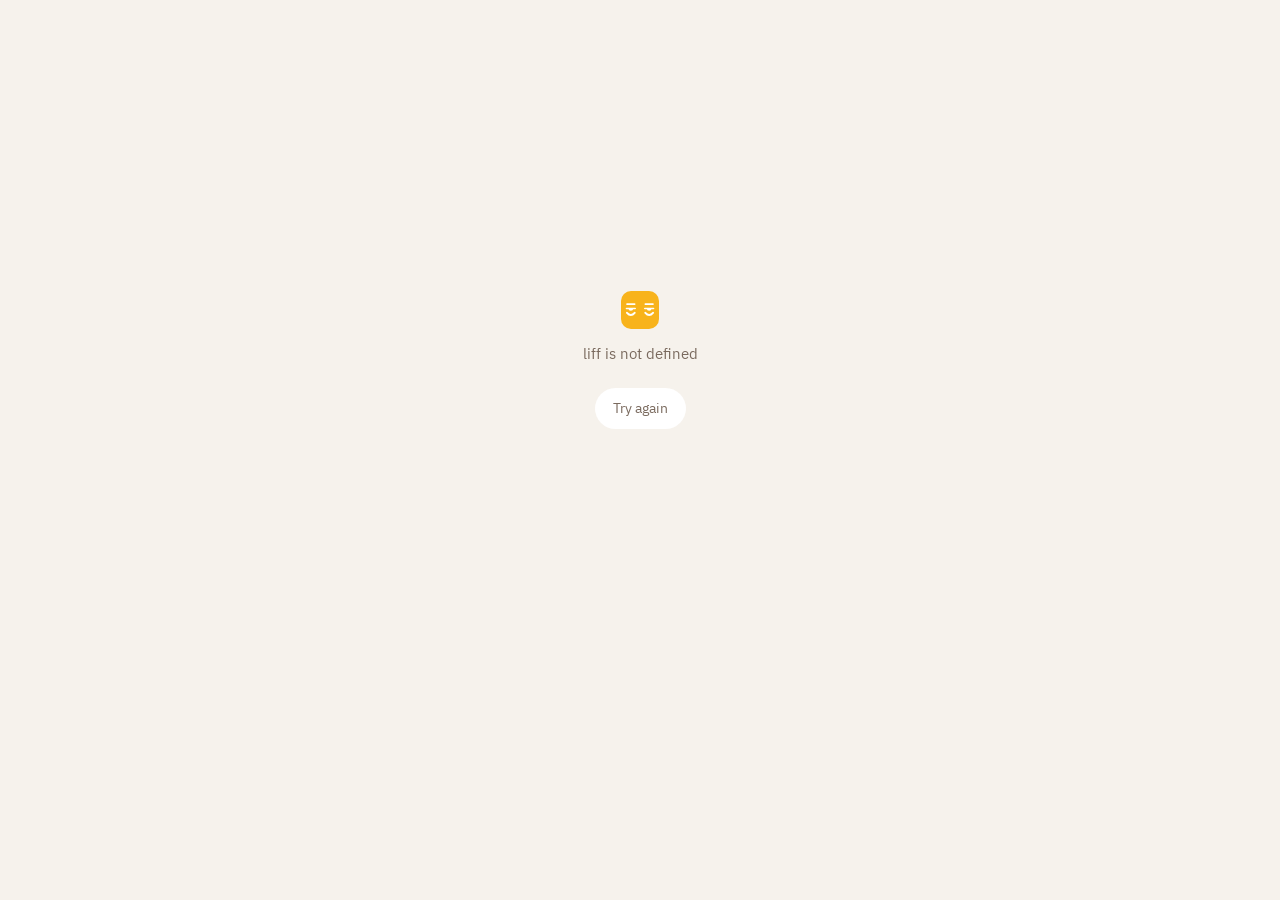
==== commit 79d47653: "fix: clarify language toggle with current locale flag" ====
--- a/docs/index.html
+++ b/docs/index.html
@@ -432,7 +432,9 @@
   $("#app").innerHTML = `<div class="state"><div>${spin?'<div class="spin"></div>':`<div class="logo" style="margin:auto">${logoSvg()}</div>`}<p>${esc(msg)}</p>${retry?`<button class="again" onclick="location.reload()">${t("retry")}</button>`:''}</div></div>`;
 }
 const stampDots = ()=>`<div class="stamp">${Array.from({length:C.stampGoal},(_,i)=>`<i class="${i<S.cust.stamps?'on':''}"></i>`).join("")}</div>`;
-const langBtn = ()=>`<button class="lang" id="lang" lang="${LANG==="th"?"en":"th"}" aria-label="${LANG==="th"?"Switch to English":"เปลี่ยนเป็นภาษาไทย"}">${LANG==="th"?"EN":"ไทย"}</button>`;
+// Show the current language (rather than the destination language) so the
+// control reads as a clear state indicator. Clicking it still toggles language.
+const langBtn = ()=>`<button class="lang" id="lang" lang="${LANG}" aria-label="${LANG==="th"?"เปลี่ยนเป็นภาษาอังกฤษ":"Switch to Thai"}"><span aria-hidden="true">${LANG==="th"?"🇹🇭":"🇬🇧"}</span> ${LANG==="th"?"ไทย":"EN"}</button>`;
 const star = '<span style="color:var(--danger)">*</span>';
 
 function render(){
